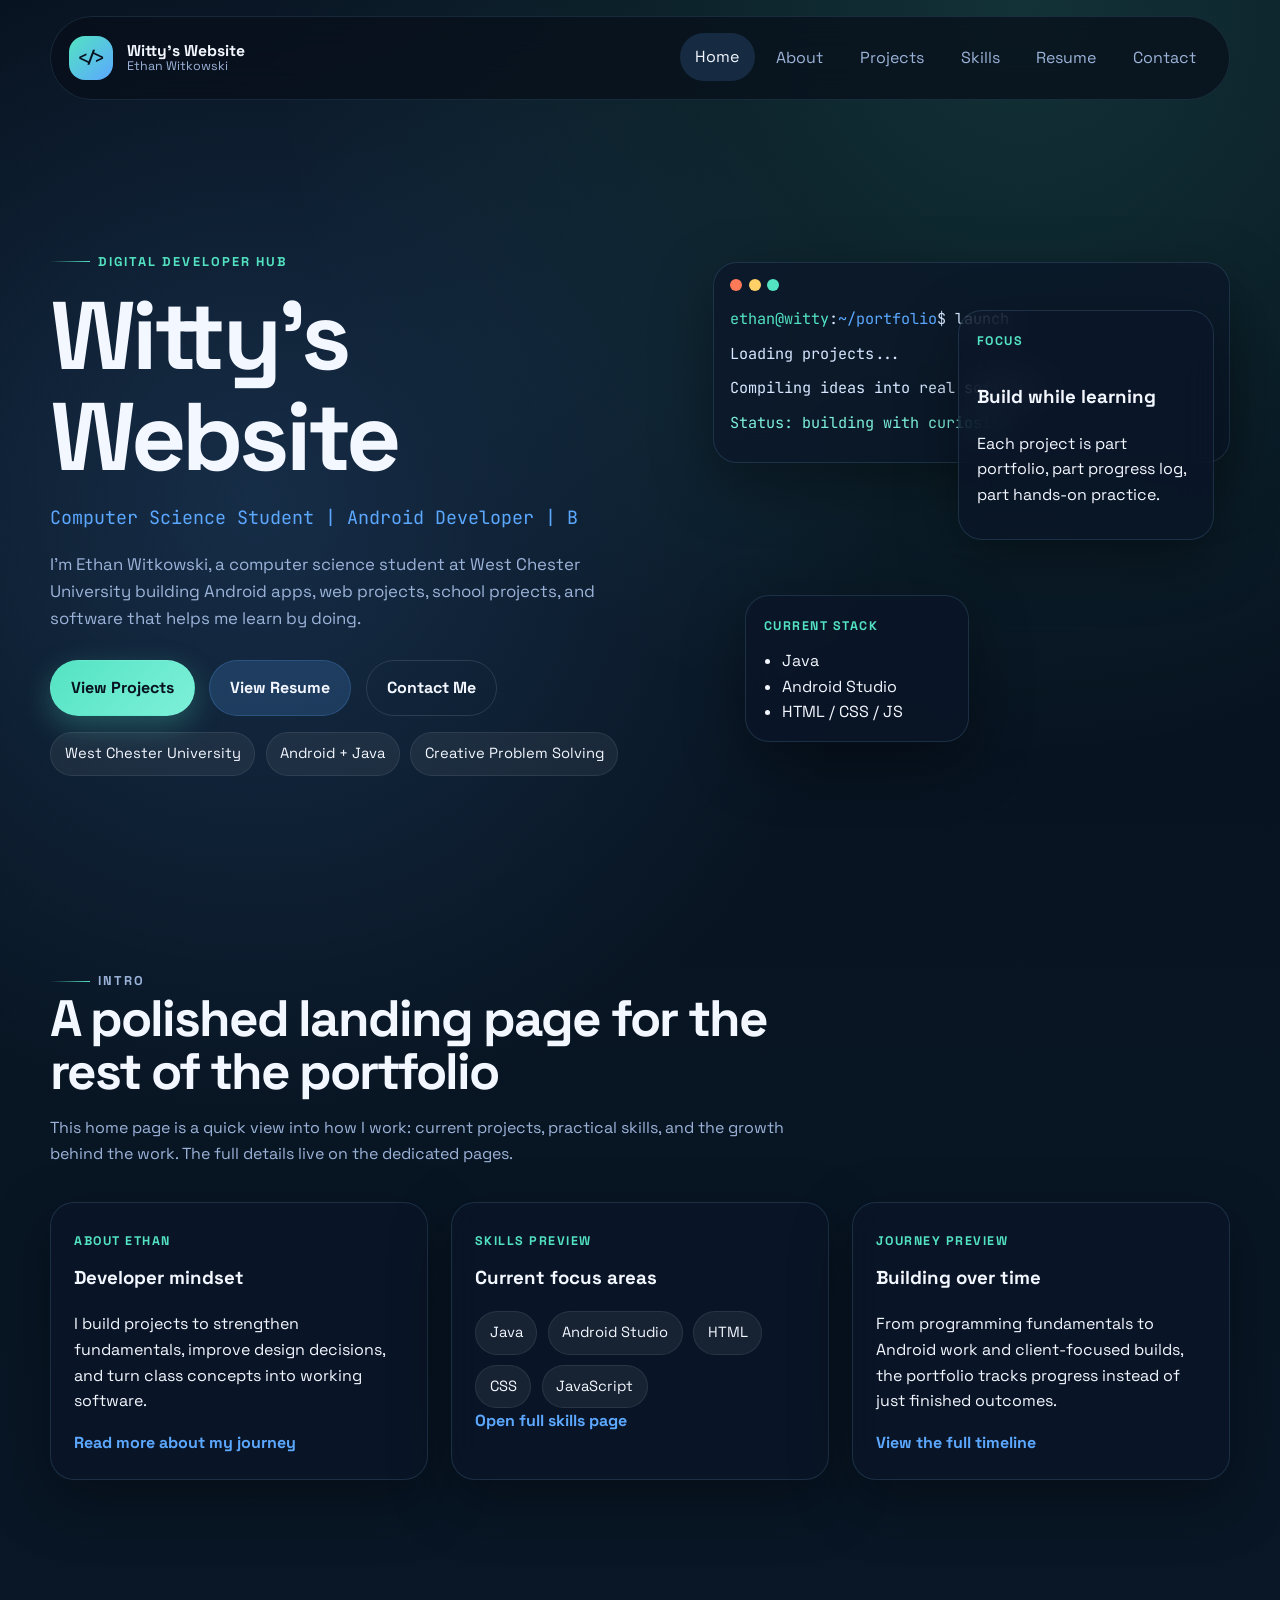
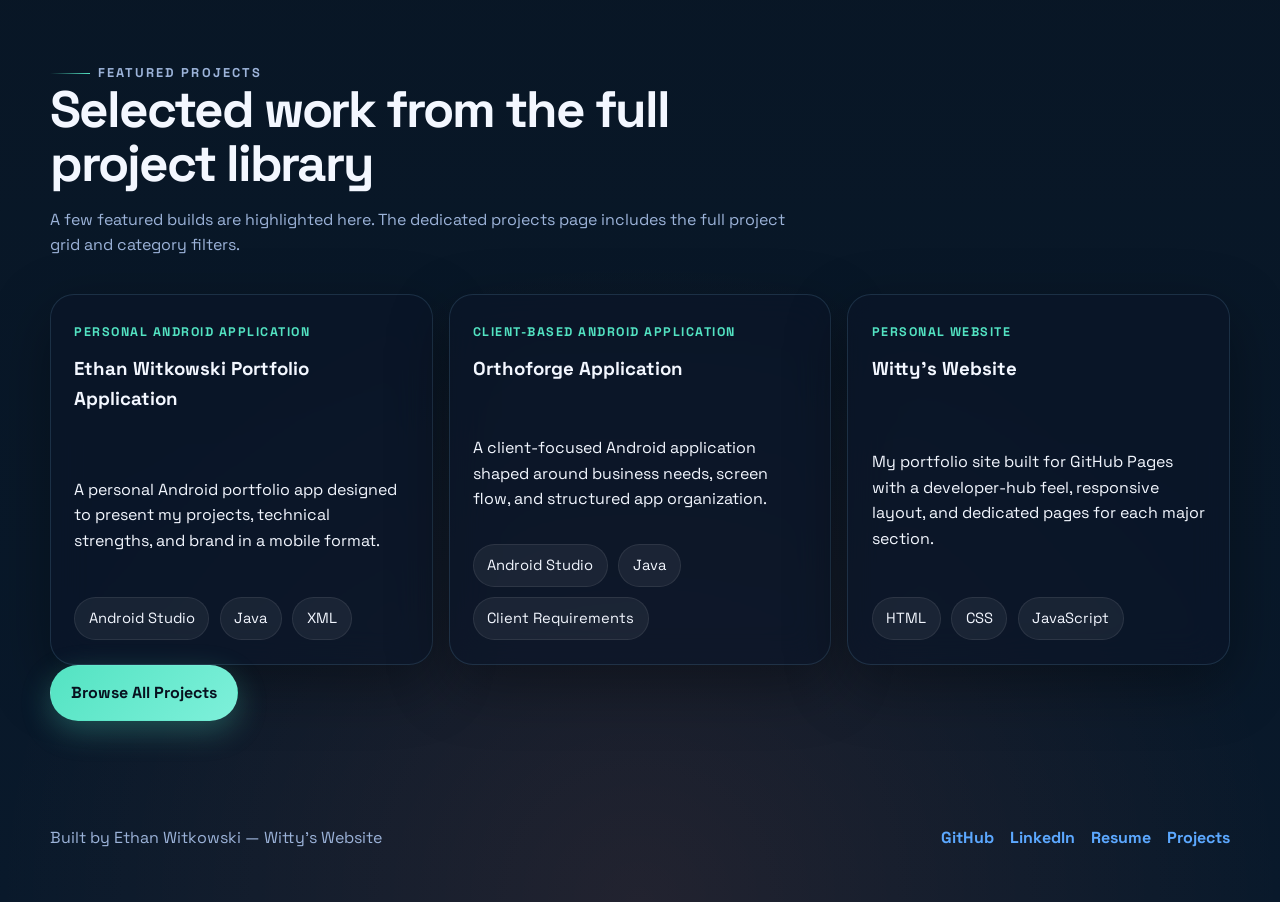
==== index.html @ d511d5e0 "1.0" ====
<!DOCTYPE html>
<html lang="en">
  <head>
    <meta charset="UTF-8" />
    <meta name="viewport" content="width=device-width, initial-scale=1.0" />
    <meta
      name="description"
      content="Witty's Website is Ethan Witkowski's personal developer portfolio featuring projects, skills, growth, and contact information."
    />
    <title>Witty's Website | Ethan Witkowski</title>
    <link rel="preconnect" href="https://fonts.googleapis.com" />
    <link rel="preconnect" href="https://fonts.gstatic.com" crossorigin />
    <link
      href="https://fonts.googleapis.com/css2?family=Space+Grotesk:wght@400;500;700&family=JetBrains+Mono:wght@400;600&display=swap"
      rel="stylesheet"
    />
    <link rel="stylesheet" href="styles.css" />
  </head>
  <body data-page="home">
    <div class="site-shell">
      <header class="topbar">
        <nav class="navbar">
          <a class="brand" href="index.html" aria-label="Witty's Website home">
            <span class="brand-mark">&lt;/&gt;</span>
            <span class="brand-text">
              <strong>Witty's Website</strong>
              <small>Ethan Witkowski</small>
            </span>
          </a>

          <button
            class="menu-toggle"
            type="button"
            aria-expanded="false"
            aria-controls="nav-links"
            aria-label="Open navigation"
          >
            <span></span>
            <span></span>
            <span></span>
          </button>

          <div class="nav-links" id="nav-links">
            <a href="index.html" data-page="home">Home</a>
            <a href="about.html" data-page="about">About</a>
            <a href="projects.html" data-page="projects">Projects</a>
            <a href="skills.html" data-page="skills">Skills</a>
            <a href="resume.html" data-page="resume">Resume</a>
            <a href="contact.html" data-page="contact">Contact</a>
          </div>
        </nav>
      </header>

      <main>
        <section class="hero section home-hero">
          <div class="hero-copy reveal">
            <p class="eyebrow">Digital Developer Hub</p>
            <h1>Witty's Website</h1>
            <p class="hero-subtitle">
              <span id="typing-text"></span>
            </p>
            <p class="hero-intro">
              I'm Ethan Witkowski, a computer science student at West Chester University
              building Android apps, web projects, school projects, and software that
              helps me learn by doing.
            </p>

            <div class="hero-actions">
              <a class="button button-primary" href="projects.html">View Projects</a>
              <a
                class="button button-secondary"
                href="assets/Ethan-Witkowski-Resume.pdf"
                target="_blank"
                rel="noreferrer"
              >
                View Resume
              </a>
              <a class="button button-ghost" href="contact.html">Contact Me</a>
            </div>

            <ul class="hero-badges" aria-label="Quick highlights">
              <li>West Chester University</li>
              <li>Android + Java</li>
              <li>Creative Problem Solving</li>
            </ul>
          </div>

          <div class="hero-visual reveal" aria-hidden="true">
            <div class="terminal-card glass-card">
              <div class="terminal-top">
                <span></span>
                <span></span>
                <span></span>
              </div>
              <div class="terminal-body">
                <p><span class="prompt">ethan@witty</span>:<span class="path">~/portfolio</span>$ launch</p>
                <p>Loading projects...</p>
                <p>Compiling ideas into real software...</p>
                <p class="success">Status: building with curiosity</p>
              </div>
            </div>

            <div class="floating-card code-card glass-card">
              <span class="card-label">Focus</span>
              <h3>Build while learning</h3>
              <p>Each project is part portfolio, part progress log, part hands-on practice.</p>
            </div>

            <div class="floating-card stat-card glass-card">
              <span class="card-label">Current Stack</span>
              <ul>
                <li>Java</li>
                <li>Android Studio</li>
                <li>HTML / CSS / JS</li>
              </ul>
            </div>
          </div>
        </section>

        <section class="section section-compact">
          <div class="section-heading reveal">
            <p class="eyebrow">Intro</p>
            <h2>A polished landing page for the rest of the portfolio</h2>
            <p>
              This home page is a quick view into how I work: current projects,
              practical skills, and the growth behind the work. The full details
              live on the dedicated pages.
            </p>
          </div>

          <div class="home-snapshot-grid">
            <article class="glass-card snapshot-card reveal">
              <span class="card-label">About Ethan</span>
              <h3>Developer mindset</h3>
              <p>
                I build projects to strengthen fundamentals, improve design decisions,
                and turn class concepts into working software.
              </p>
              <a class="inline-link" href="about.html">Read more about my journey</a>
            </article>

            <article class="glass-card snapshot-card reveal">
              <span class="card-label">Skills Preview</span>
              <h3>Current focus areas</h3>
              <div class="badge-group">
                <span>Java</span>
                <span>Android Studio</span>
                <span>HTML</span>
                <span>CSS</span>
                <span>JavaScript</span>
              </div>
              <a class="inline-link" href="skills.html">Open full skills page</a>
            </article>

            <article class="glass-card snapshot-card reveal">
              <span class="card-label">Journey Preview</span>
              <h3>Building over time</h3>
              <p>
                From programming fundamentals to Android work and client-focused builds,
                the portfolio tracks progress instead of just finished outcomes.
              </p>
              <a class="inline-link" href="about.html">View the full timeline</a>
            </article>
          </div>
        </section>

        <section class="section">
          <div class="section-heading reveal">
            <p class="eyebrow">Featured Projects</p>
            <h2>Selected work from the full project library</h2>
            <p>
              A few featured builds are highlighted here. The dedicated projects page
              includes the full project grid and category filters.
            </p>
          </div>

          <div class="project-grid preview-grid">
            <article class="project-card glass-card reveal">
              <div class="project-top">
                <span class="project-type">Personal Android Application</span>
                <h3>Ethan Witkowski Portfolio Application</h3>
              </div>
              <p>
                A personal Android portfolio app designed to present my projects,
                technical strengths, and brand in a mobile format.
              </p>
              <div class="tech-stack">
                <span>Android Studio</span>
                <span>Java</span>
                <span>XML</span>
              </div>
            </article>

            <article class="project-card glass-card reveal">
              <div class="project-top">
                <span class="project-type">Client-Based Android Application</span>
                <h3>Orthoforge Application</h3>
              </div>
              <p>
                A client-focused Android application shaped around business needs,
                screen flow, and structured app organization.
              </p>
              <div class="tech-stack">
                <span>Android Studio</span>
                <span>Java</span>
                <span>Client Requirements</span>
              </div>
            </article>

            <article class="project-card glass-card reveal">
              <div class="project-top">
                <span class="project-type">Personal Website</span>
                <h3>Witty's Website</h3>
              </div>
              <p>
                My portfolio site built for GitHub Pages with a developer-hub feel,
                responsive layout, and dedicated pages for each major section.
              </p>
              <div class="tech-stack">
                <span>HTML</span>
                <span>CSS</span>
                <span>JavaScript</span>
              </div>
            </article>
          </div>

          <div class="section-actions reveal">
            <a class="button button-primary" href="projects.html">Browse All Projects</a>
          </div>
        </section>
      </main>

      <footer class="footer">
        <p>Built by Ethan Witkowski — Witty's Website</p>
        <div class="footer-links">
          <a href="#">GitHub</a>
          <a href="#">LinkedIn</a>
          <a href="assets/Ethan-Witkowski-Resume.pdf" target="_blank" rel="noreferrer">Resume</a>
          <a href="projects.html">Projects</a>
        </div>
      </footer>
    </div>

    <script src="script.js"></script>
  </body>
</html>
---- styles.css ----
:root {
  --bg: #07111f;
  --bg-soft: #0d1b2f;
  --panel: rgba(11, 22, 40, 0.68);
  --panel-strong: rgba(16, 31, 56, 0.86);
  --border: rgba(143, 211, 255, 0.14);
  --text: #f3f7ff;
  --muted: #9cb3d9;
  --accent: #53e3c2;
  --accent-2: #5ca8ff;
  --accent-3: #ff7a59;
  --shadow: 0 20px 60px rgba(0, 0, 0, 0.35);
  --radius-lg: 24px;
  --radius-md: 18px;
  --radius-sm: 12px;
  --nav-height: 84px;
}

* {
  box-sizing: border-box;
}

html {
  scroll-behavior: smooth;
}

body {
  margin: 0;
  min-width: 320px;
  font-family: "Space Grotesk", sans-serif;
  color: var(--text);
  background:
    radial-gradient(circle at 20% 20%, rgba(92, 168, 255, 0.18), transparent 28%),
    radial-gradient(circle at 80% 0%, rgba(83, 227, 194, 0.16), transparent 28%),
    radial-gradient(circle at 50% 100%, rgba(255, 122, 89, 0.1), transparent 25%),
    linear-gradient(180deg, #06101c 0%, #081523 45%, #09192b 100%);
  line-height: 1.6;
}

body::before {
  content: "";
  position: fixed;
  inset: 0;
  pointer-events: none;
  background-image:
    linear-gradient(rgba(255, 255, 255, 0.03) 1px, transparent 1px),
    linear-gradient(90deg, rgba(255, 255, 255, 0.03) 1px, transparent 1px);
  background-size: 64px 64px;
  mask-image: linear-gradient(180deg, rgba(255, 255, 255, 0.48), transparent 90%);
  opacity: 0.22;
}

a {
  color: inherit;
  text-decoration: none;
}

button,
a {
  -webkit-tap-highlight-color: transparent;
}

img {
  max-width: 100%;
  display: block;
}

.site-shell {
  position: relative;
  overflow-x: hidden;
}

.section {
  width: min(1180px, calc(100% - 2rem));
  margin: 0 auto;
  padding: 5.5rem 0;
}

.section-compact {
  padding-top: 3rem;
}

.section-tight-top {
  padding-top: 1.25rem;
}

.glass-card {
  background: var(--panel);
  border: 1px solid var(--border);
  border-radius: var(--radius-lg);
  box-shadow: var(--shadow);
  backdrop-filter: blur(18px);
  -webkit-backdrop-filter: blur(18px);
}

.eyebrow {
  display: inline-flex;
  align-items: center;
  gap: 0.5rem;
  margin: 0 0 0.85rem;
  color: var(--accent);
  text-transform: uppercase;
  letter-spacing: 0.16em;
  font-size: 0.8rem;
  font-weight: 700;
}

.eyebrow::before {
  content: "";
  width: 2.5rem;
  height: 1px;
  background: linear-gradient(90deg, transparent, var(--accent));
}

.section-heading {
  max-width: 760px;
  margin-bottom: 2.25rem;
}

.section-heading h2,
.hero h1,
.page-header h1 {
  margin: 0 0 1rem;
  line-height: 1.05;
  letter-spacing: -0.04em;
}

.section-heading h2,
.page-header h1 {
  font-size: clamp(2rem, 5vw, 3.2rem);
}

.section-heading p,
.page-header p {
  margin: 0;
  color: var(--muted);
}

.topbar {
  position: sticky;
  top: 0;
  z-index: 100;
  padding: 1rem 0 0;
}

.navbar {
  width: min(1180px, calc(100% - 2rem));
  min-height: var(--nav-height);
  margin: 0 auto;
  padding: 0.9rem 1.1rem;
  display: flex;
  align-items: center;
  justify-content: space-between;
  gap: 1rem;
  background: rgba(7, 14, 26, 0.72);
  border: 1px solid rgba(143, 211, 255, 0.12);
  border-radius: 999px;
  backdrop-filter: blur(18px);
  -webkit-backdrop-filter: blur(18px);
}

.brand {
  display: inline-flex;
  align-items: center;
  gap: 0.85rem;
}

.brand-mark {
  width: 2.8rem;
  height: 2.8rem;
  display: grid;
  place-items: center;
  border-radius: 16px;
  color: var(--bg);
  background: linear-gradient(135deg, var(--accent), var(--accent-2));
  font-family: "JetBrains Mono", monospace;
  font-weight: 700;
}

.brand-text {
  display: flex;
  flex-direction: column;
  line-height: 1.05;
}

.brand-text strong {
  font-size: 0.98rem;
}

.brand-text small {
  color: var(--muted);
  font-size: 0.78rem;
}

.nav-links {
  display: flex;
  align-items: center;
  gap: 0.4rem;
}

.nav-links a {
  padding: 0.7rem 0.95rem;
  border-radius: 999px;
  color: var(--muted);
  transition: background-color 180ms ease, color 180ms ease, transform 180ms ease;
}

.nav-links a:hover,
.nav-links a.active {
  color: var(--text);
  background: rgba(92, 168, 255, 0.16);
  transform: translateY(-1px);
}

.menu-toggle {
  display: none;
  width: 3rem;
  height: 3rem;
  border: 0;
  border-radius: 999px;
  background: rgba(92, 168, 255, 0.12);
  cursor: pointer;
}

.menu-toggle span {
  display: block;
  width: 1.2rem;
  height: 2px;
  margin: 0.23rem auto;
  border-radius: 999px;
  background: var(--text);
  transition: transform 180ms ease, opacity 180ms ease;
}

.hero {
  min-height: calc(100vh - var(--nav-height));
  display: grid;
  grid-template-columns: 1.1fr 0.9fr;
  align-items: center;
  gap: 2rem;
  padding-top: 4.25rem;
}

.home-hero {
  padding-bottom: 3rem;
}

.hero h1 {
  font-size: clamp(3.2rem, 8vw, 6rem);
}

.hero-subtitle {
  min-height: 2rem;
  margin: 0 0 1rem;
  color: var(--accent-2);
  font-family: "JetBrains Mono", monospace;
  font-size: clamp(1rem, 2vw, 1.15rem);
}

.hero-intro {
  max-width: 38rem;
  margin: 0 0 1.75rem;
  color: var(--muted);
  font-size: 1.05rem;
}

.page-header {
  min-height: auto;
  padding-top: 4.5rem;
  padding-bottom: 2rem;
}

.page-header-copy {
  max-width: 820px;
  padding: 2rem 2.1rem;
  border: 1px solid rgba(92, 168, 255, 0.14);
  border-radius: var(--radius-lg);
  background:
    linear-gradient(135deg, rgba(92, 168, 255, 0.1), rgba(83, 227, 194, 0.06)),
    rgba(7, 14, 26, 0.46);
  box-shadow: var(--shadow);
}

.hero-actions,
.contact-actions,
.resume-actions,
.section-actions {
  display: flex;
  flex-wrap: wrap;
  gap: 0.9rem;
}

.button {
  display: inline-flex;
  align-items: center;
  justify-content: center;
  min-height: 3rem;
  padding: 0.9rem 1.25rem;
  border-radius: 999px;
  border: 1px solid transparent;
  font-weight: 700;
  transition: transform 180ms ease, box-shadow 180ms ease, background-color 180ms ease, border-color 180ms ease;
}

.button:hover {
  transform: translateY(-2px);
}

.button-primary {
  color: var(--bg);
  background: linear-gradient(135deg, var(--accent), #7ef0da);
  box-shadow: 0 10px 30px rgba(83, 227, 194, 0.28);
}

.button-secondary {
  background: rgba(92, 168, 255, 0.18);
  border-color: rgba(92, 168, 255, 0.2);
}

.button-ghost {
  background: transparent;
  border-color: rgba(255, 255, 255, 0.12);
}

.hero-badges,
.tech-stack,
.badge-group {
  display: flex;
  flex-wrap: wrap;
  gap: 0.65rem;
  padding: 0;
  list-style: none;
}

.hero-badges li,
.tech-stack span,
.badge-group span {
  padding: 0.55rem 0.85rem;
  border-radius: 999px;
  background: rgba(255, 255, 255, 0.06);
  border: 1px solid rgba(255, 255, 255, 0.08);
  color: var(--text);
  font-size: 0.92rem;
}

.hero-visual {
  position: relative;
  min-height: 32rem;
}

.terminal-card {
  position: relative;
  padding: 1rem;
  width: min(100%, 33rem);
}

.terminal-top {
  display: flex;
  gap: 0.4rem;
  margin-bottom: 1rem;
}

.terminal-top span {
  width: 0.75rem;
  height: 0.75rem;
  border-radius: 50%;
  background: rgba(255, 255, 255, 0.22);
}

.terminal-top span:nth-child(1) {
  background: #ff7a59;
}

.terminal-top span:nth-child(2) {
  background: #ffd166;
}

.terminal-top span:nth-child(3) {
  background: #53e3c2;
}

.terminal-body {
  font-family: "JetBrains Mono", monospace;
  color: #d7e7ff;
  font-size: 0.95rem;
}

.terminal-body p {
  margin: 0 0 0.65rem;
}

.prompt {
  color: var(--accent);
}

.path {
  color: var(--accent-2);
}

.success {
  color: #7ef0da;
}

.floating-card {
  position: absolute;
  padding: 1rem 1.1rem;
  animation: floatCard 7s ease-in-out infinite;
}

.code-card {
  top: 3rem;
  right: 1rem;
  width: min(16rem, 44vw);
  animation-delay: -1.4s;
}

.stat-card {
  left: 2rem;
  bottom: 2rem;
  width: min(14rem, 42vw);
  animation-delay: -3s;
}

.card-label,
.project-type {
  display: inline-block;
  margin-bottom: 0.7rem;
  color: var(--accent);
  font-size: 0.78rem;
  text-transform: uppercase;
  letter-spacing: 0.12em;
  font-weight: 700;
}

.inline-link,
.project-links a,
.resume-backup-link a,
.footer-links a {
  color: var(--accent-2);
  font-weight: 700;
}

.inline-link:hover,
.project-links a:hover,
.resume-backup-link a:hover,
.footer-links a:hover,
.contact-list a:hover {
  color: var(--accent);
}

.stat-card ul,
.project-points,
.contact-list {
  margin: 0;
  padding-left: 1.1rem;
}

.about-grid,
.resume-grid,
.contact-grid,
.home-snapshot-grid {
  display: grid;
  gap: 1.4rem;
}

.about-grid {
  grid-template-columns: 1.05fr 0.95fr;
  align-items: start;
}

.home-snapshot-grid {
  grid-template-columns: repeat(3, minmax(0, 1fr));
}

.about-story,
.resume-card,
.contact-card,
.skill-category,
.project-card,
.timeline-content,
.trait-card,
.snapshot-card,
.resume-cta {
  padding: 1.45rem;
}

.about-story p:last-child,
.resume-card p:last-child,
.contact-card p:last-child,
.snapshot-card p:last-child {
  margin-bottom: 0;
}

.trait-grid {
  display: grid;
  grid-template-columns: repeat(2, minmax(0, 1fr));
  gap: 1rem;
}

.traits-wide .trait-card:last-child {
  grid-column: 1 / -1;
}

.skills-grid {
  display: grid;
  grid-template-columns: repeat(5, minmax(0, 1fr));
  gap: 1rem;
}

.skills-grid-full {
  grid-template-columns: repeat(2, minmax(0, 1fr));
}

.skill-category h3,
.resume-card h3,
.contact-card h3,
.about-story h3,
.trait-card h3,
.project-card h3,
.timeline-content h3,
.snapshot-card h3,
.resume-cta h3 {
  margin-top: 0;
}

.project-card h4 {
  margin: 0 0 0.65rem;
  color: var(--muted);
  font-size: 0.92rem;
  letter-spacing: 0.03em;
}

.project-controls {
  display: flex;
  flex-wrap: wrap;
  gap: 0.75rem;
  margin-bottom: 1.5rem;
}

.filter-button {
  padding: 0.8rem 1rem;
  border-radius: 999px;
  border: 1px solid rgba(255, 255, 255, 0.08);
  background: rgba(255, 255, 255, 0.04);
  color: var(--muted);
  font: inherit;
  cursor: pointer;
  transition: transform 180ms ease, background-color 180ms ease, color 180ms ease;
}

.filter-button:hover,
.filter-button.active {
  color: var(--text);
  background: rgba(83, 227, 194, 0.18);
  transform: translateY(-1px);
}

.project-grid {
  display: grid;
  grid-template-columns: repeat(3, minmax(0, 1fr));
  gap: 1rem;
}

.preview-grid .project-card {
  min-height: 100%;
}

.project-card {
  display: flex;
  flex-direction: column;
  justify-content: space-between;
  gap: 1rem;
  transition: transform 220ms ease, border-color 220ms ease, box-shadow 220ms ease, opacity 220ms ease;
}

.project-card:hover {
  transform: translateY(-6px);
  border-color: rgba(83, 227, 194, 0.3);
  box-shadow: 0 26px 70px rgba(0, 0, 0, 0.4);
}

.project-card.is-hidden {
  display: none;
}

.project-links {
  display: flex;
  flex-wrap: wrap;
  gap: 0.8rem;
}

.timeline {
  position: relative;
  display: grid;
  gap: 1rem;
}

.timeline::before {
  content: "";
  position: absolute;
  left: 1rem;
  top: 0;
  bottom: 0;
  width: 2px;
  background: linear-gradient(180deg, rgba(83, 227, 194, 0.7), rgba(92, 168, 255, 0.16));
}

.timeline-item {
  position: relative;
  padding-left: 3rem;
}

.timeline-dot {
  position: absolute;
  top: 1.2rem;
  left: 0.55rem;
  width: 0.95rem;
  height: 0.95rem;
  border-radius: 50%;
  background: linear-gradient(135deg, var(--accent), var(--accent-2));
  box-shadow: 0 0 0 8px rgba(83, 227, 194, 0.08);
}

.resume-grid {
  grid-template-columns: repeat(2, minmax(0, 1fr));
}

.resume-cta {
  margin-top: 1.4rem;
}

.resume-backup-link {
  margin-bottom: 0;
  color: var(--muted);
}

.contact-grid {
  grid-template-columns: repeat(2, minmax(0, 1fr));
}

.contact-grid-polished {
  align-items: stretch;
}

.contact-list {
  display: grid;
  gap: 1rem;
  list-style: none;
  padding-left: 0;
}

.contact-list li {
  display: grid;
  gap: 0.25rem;
}

.contact-list span {
  color: var(--muted);
  font-size: 0.9rem;
}

.contact-list a {
  color: var(--text);
  font-weight: 700;
}

.footer {
  width: min(1180px, calc(100% - 2rem));
  margin: 0 auto;
  padding: 0 0 2.2rem;
  display: flex;
  align-items: center;
  justify-content: space-between;
  gap: 1rem;
  color: var(--muted);
}

.footer-links {
  display: flex;
  flex-wrap: wrap;
  gap: 1rem;
}

.reveal {
  opacity: 0;
  transform: translateY(28px);
  transition: opacity 650ms ease, transform 650ms ease;
}

.reveal.is-visible {
  opacity: 1;
  transform: translateY(0);
}

@keyframes floatCard {
  0%,
  100% {
    transform: translateY(0);
  }
  50% {
    transform: translateY(-10px);
  }
}

@media (max-width: 1100px) {
  .hero,
  .about-grid,
  .contact-grid,
  .home-snapshot-grid {
    grid-template-columns: 1fr;
  }

  .skills-grid,
  .skills-grid-full,
  .project-grid {
    grid-template-columns: repeat(2, minmax(0, 1fr));
  }
}

@media (max-width: 820px) {
  :root {
    --nav-height: 76px;
  }

  .topbar {
    padding-top: 0.75rem;
  }

  .navbar {
    border-radius: 28px;
    align-items: flex-start;
    flex-wrap: wrap;
  }

  .menu-toggle {
    display: inline-block;
  }

  .menu-toggle.is-open span:nth-child(1) {
    transform: translateY(6px) rotate(45deg);
  }

  .menu-toggle.is-open span:nth-child(2) {
    opacity: 0;
  }

  .menu-toggle.is-open span:nth-child(3) {
    transform: translateY(-6px) rotate(-45deg);
  }

  .nav-links {
    display: none;
    width: 100%;
    padding-top: 0.5rem;
    flex-direction: column;
    align-items: stretch;
  }

  .nav-links.open {
    display: flex;
  }

  .hero {
    min-height: auto;
    padding-top: 3rem;
  }

  .hero-visual {
    min-height: 28rem;
  }

  .resume-grid,
  .trait-grid,
  .project-grid,
  .skills-grid,
  .skills-grid-full {
    grid-template-columns: 1fr;
  }
}

@media (max-width: 600px) {
  .section {
    width: min(100% - 1.1rem, 100%);
    padding: 4.25rem 0;
  }

  .navbar,
  .footer {
    width: min(100% - 1.1rem, 100%);
  }

  .hero h1 {
    font-size: clamp(2.8rem, 17vw, 4rem);
  }

  .hero-visual {
    min-height: 24rem;
  }

  .page-header-copy {
    padding: 1.5rem;
  }

  .code-card {
    right: 0;
  }

  .stat-card {
    left: 0;
  }

  .footer {
    flex-direction: column;
    align-items: flex-start;
  }
}

@media (prefers-reduced-motion: reduce) {
  html {
    scroll-behavior: auto;
  }

  *,
  *::before,
  *::after {
    animation: none !important;
    transition-duration: 0ms !important;
  }

  .reveal {
    opacity: 1;
    transform: none;
  }
}
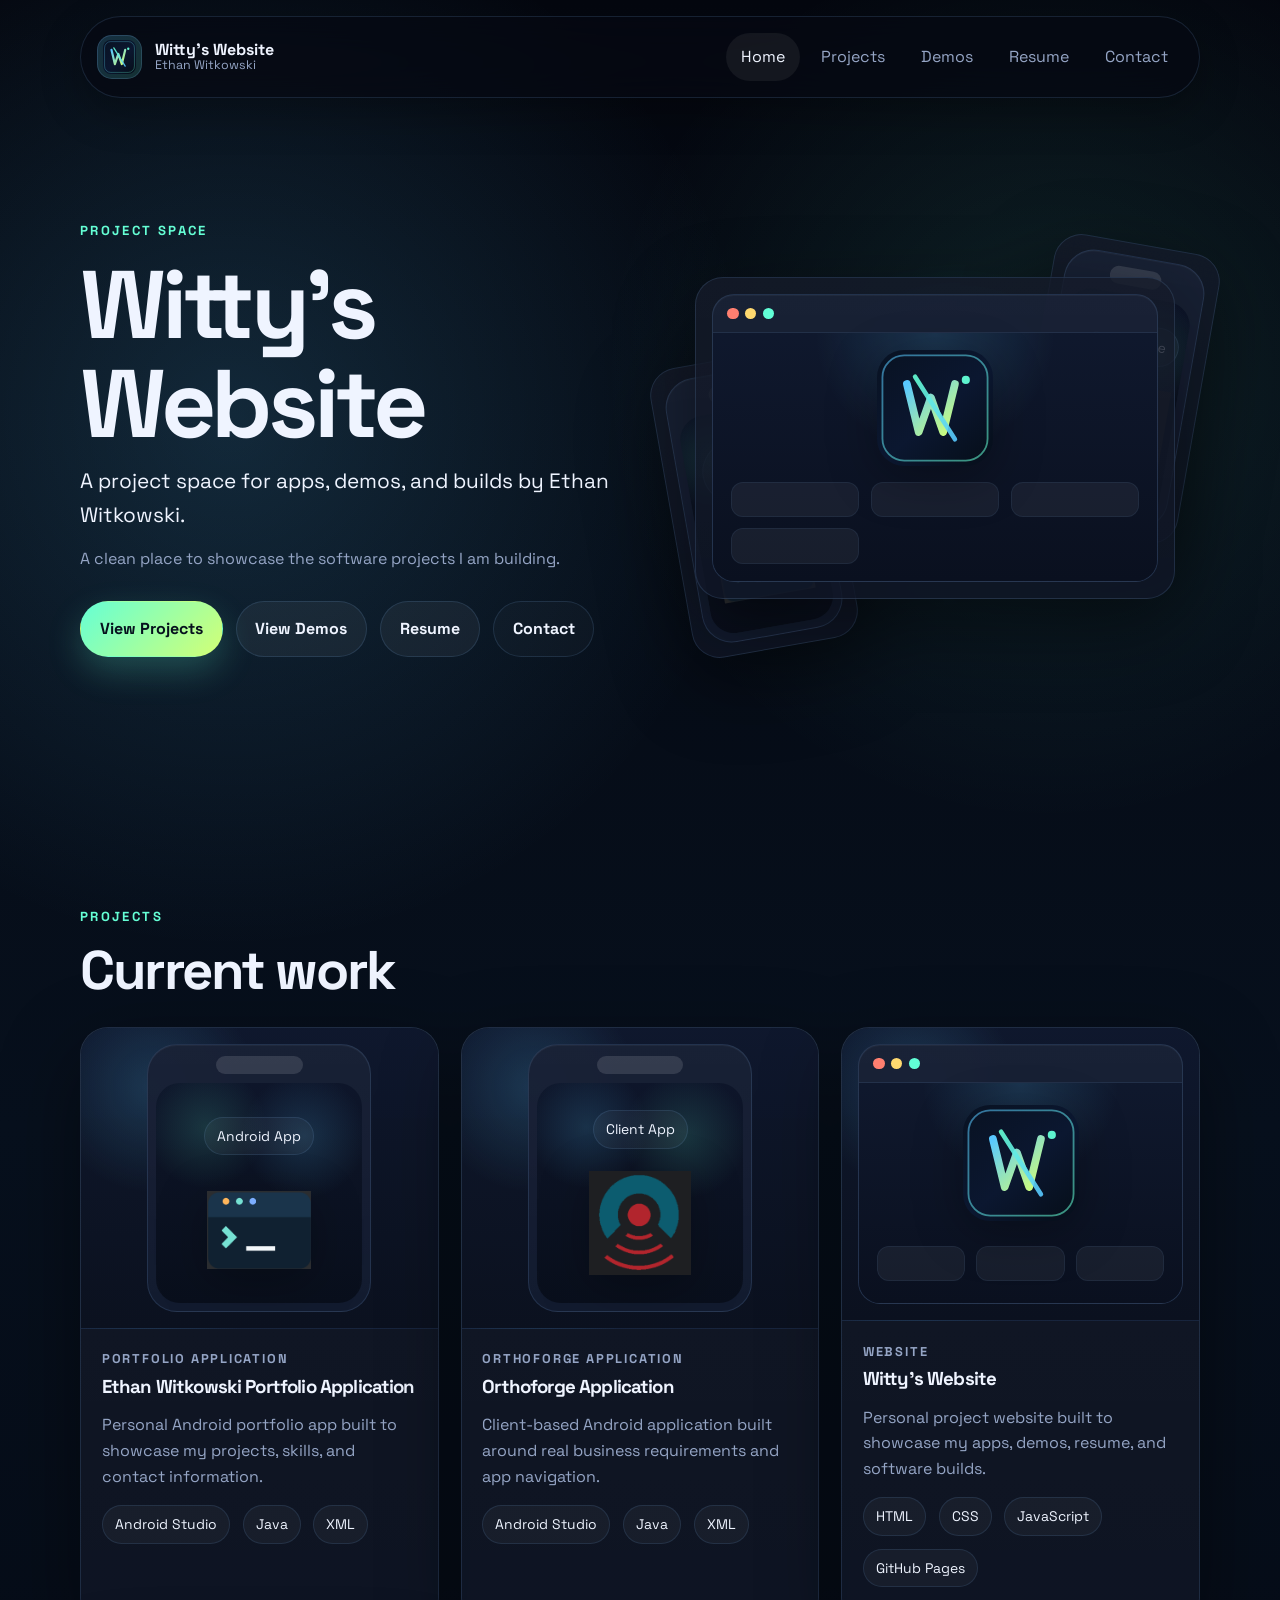
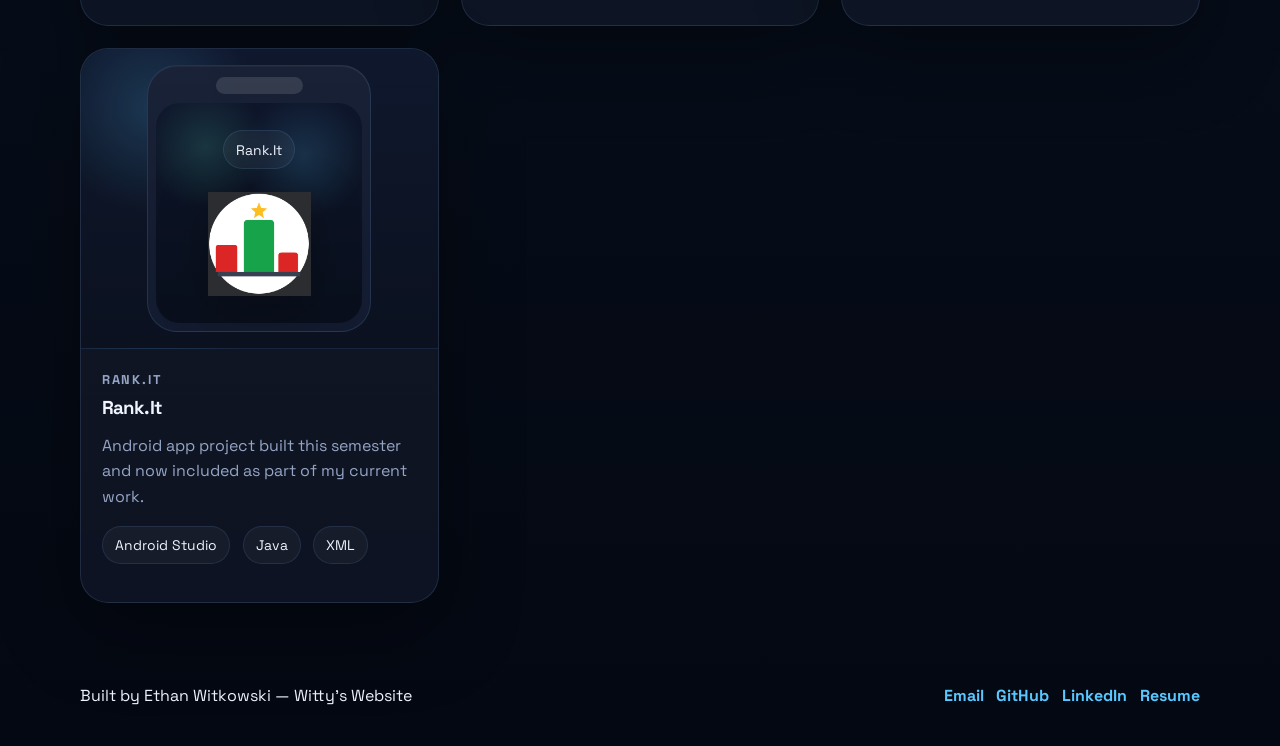
==== commit 853094fd: "1.1" ====
--- a/index.html
+++ b/index.html
@@ -5,7 +5,7 @@
     <meta name="viewport" content="width=device-width, initial-scale=1.0" />
     <meta
       name="description"
-      content="Witty's Website is Ethan Witkowski's personal developer portfolio featuring projects, skills, growth, and contact information."
+      content="Witty's Website is Ethan Witkowski's clean project space for apps, demos, and builds."
     />
     <title>Witty's Website | Ethan Witkowski</title>
     <link rel="preconnect" href="https://fonts.googleapis.com" />
@@ -21,7 +21,9 @@
       <header class="topbar">
         <nav class="navbar">
           <a class="brand" href="index.html" aria-label="Witty's Website home">
-            <span class="brand-mark">&lt;/&gt;</span>
+            <span class="brand-mark">
+              <img class="brand-logo" src="assets/wittys-website-logo.svg" alt="Witty's Website logo" />
+            </span>
             <span class="brand-text">
               <strong>Witty's Website</strong>
               <small>Ethan Witkowski</small>
@@ -42,9 +44,8 @@
 
           <div class="nav-links" id="nav-links">
             <a href="index.html" data-page="home">Home</a>
-            <a href="about.html" data-page="about">About</a>
             <a href="projects.html" data-page="projects">Projects</a>
-            <a href="skills.html" data-page="skills">Skills</a>
+            <a href="demo.html" data-page="demo">Demos</a>
             <a href="resume.html" data-page="resume">Resume</a>
             <a href="contact.html" data-page="contact">Contact</a>
           </div>
@@ -52,180 +53,172 @@
       </header>
 
       <main>
-        <section class="hero section home-hero">
+        <section class="section hero hero-minimal">
           <div class="hero-copy reveal">
-            <p class="eyebrow">Digital Developer Hub</p>
+            <p class="eyebrow">Project Space</p>
             <h1>Witty's Website</h1>
-            <p class="hero-subtitle">
-              <span id="typing-text"></span>
-            </p>
-            <p class="hero-intro">
-              I'm Ethan Witkowski, a computer science student at West Chester University
-              building Android apps, web projects, school projects, and software that
-              helps me learn by doing.
-            </p>
+            <p class="hero-subtitle">A project space for apps, demos, and builds by Ethan Witkowski.</p>
+            <p class="hero-intro">A clean place to showcase the software projects I am building.</p>
 
             <div class="hero-actions">
               <a class="button button-primary" href="projects.html">View Projects</a>
+              <a class="button button-secondary" href="demo.html">View Demos</a>
               <a
                 class="button button-secondary"
                 href="assets/Ethan-Witkowski-Resume.pdf"
                 target="_blank"
                 rel="noreferrer"
               >
-                View Resume
+                Resume
               </a>
-              <a class="button button-ghost" href="contact.html">Contact Me</a>
-            </div>
-
-            <ul class="hero-badges" aria-label="Quick highlights">
-              <li>West Chester University</li>
-              <li>Android + Java</li>
-              <li>Creative Problem Solving</li>
-            </ul>
-          </div>
-
-          <div class="hero-visual reveal" aria-hidden="true">
-            <div class="terminal-card glass-card">
-              <div class="terminal-top">
-                <span></span>
-                <span></span>
-                <span></span>
-              </div>
-              <div class="terminal-body">
-                <p><span class="prompt">ethan@witty</span>:<span class="path">~/portfolio</span>$ launch</p>
-                <p>Loading projects...</p>
-                <p>Compiling ideas into real software...</p>
-                <p class="success">Status: building with curiosity</p>
-              </div>
-            </div>
-
-            <div class="floating-card code-card glass-card">
-              <span class="card-label">Focus</span>
-              <h3>Build while learning</h3>
-              <p>Each project is part portfolio, part progress log, part hands-on practice.</p>
-            </div>
-
-            <div class="floating-card stat-card glass-card">
-              <span class="card-label">Current Stack</span>
-              <ul>
-                <li>Java</li>
-                <li>Android Studio</li>
-                <li>HTML / CSS / JS</li>
-              </ul>
-            </div>
-          </div>
-        </section>
-
-        <section class="section section-compact">
-          <div class="section-heading reveal">
-            <p class="eyebrow">Intro</p>
-            <h2>A polished landing page for the rest of the portfolio</h2>
-            <p>
-              This home page is a quick view into how I work: current projects,
-              practical skills, and the growth behind the work. The full details
-              live on the dedicated pages.
-            </p>
-          </div>
-
-          <div class="home-snapshot-grid">
-            <article class="glass-card snapshot-card reveal">
-              <span class="card-label">About Ethan</span>
-              <h3>Developer mindset</h3>
-              <p>
-                I build projects to strengthen fundamentals, improve design decisions,
-                and turn class concepts into working software.
-              </p>
-              <a class="inline-link" href="about.html">Read more about my journey</a>
-            </article>
-
-            <article class="glass-card snapshot-card reveal">
-              <span class="card-label">Skills Preview</span>
-              <h3>Current focus areas</h3>
-              <div class="badge-group">
-                <span>Java</span>
-                <span>Android Studio</span>
-                <span>HTML</span>
-                <span>CSS</span>
-                <span>JavaScript</span>
-              </div>
-              <a class="inline-link" href="skills.html">Open full skills page</a>
-            </article>
-
-            <article class="glass-card snapshot-card reveal">
-              <span class="card-label">Journey Preview</span>
-              <h3>Building over time</h3>
-              <p>
-                From programming fundamentals to Android work and client-focused builds,
-                the portfolio tracks progress instead of just finished outcomes.
-              </p>
-              <a class="inline-link" href="about.html">View the full timeline</a>
-            </article>
+              <a class="button button-ghost" href="contact.html">Contact</a>
+            </div>
+          </div>
+
+          <div class="hero-display reveal">
+            <div class="hero-spotlight"></div>
+            <div class="hero-core-card">
+              <div class="mockup-browser">
+                <div class="browser-bar">
+                  <span></span>
+                  <span></span>
+                  <span></span>
+                </div>
+                <div class="browser-canvas">
+                  <img class="project-logo project-logo-large" src="assets/wittys-website-logo.svg" alt="Witty's Website logo" />
+                  <div class="preview-grid">
+                    <span></span>
+                    <span></span>
+                    <span></span>
+                    <span></span>
+                  </div>
+                </div>
+              </div>
+            </div>
+            <div class="hero-side-card card-left">
+              <div class="mockup-phone">
+                <div class="phone-notch"></div>
+                <div class="phone-screen">
+                  <div class="screen-chip">Portfolio App</div>
+                  <img class="project-logo" src="assets/portfolio%20%20logo.png" alt="Portfolio Application logo" />
+                </div>
+              </div>
+            </div>
+            <div class="hero-side-card card-right">
+              <div class="mockup-phone phone-accent-alt">
+                <div class="phone-notch"></div>
+                <div class="phone-screen">
+                  <div class="screen-chip">Orthoforge</div>
+                  <img class="project-logo" src="assets/orthoforge%20logo.png" alt="Orthoforge logo" />
+                </div>
+              </div>
+            </div>
           </div>
         </section>
 
         <section class="section">
           <div class="section-heading reveal">
-            <p class="eyebrow">Featured Projects</p>
-            <h2>Selected work from the full project library</h2>
-            <p>
-              A few featured builds are highlighted here. The dedicated projects page
-              includes the full project grid and category filters.
-            </p>
-          </div>
-
-          <div class="project-grid preview-grid">
-            <article class="project-card glass-card reveal">
-              <div class="project-top">
-                <span class="project-type">Personal Android Application</span>
+            <p class="eyebrow">Projects</p>
+            <h2>Current work</h2>
+          </div>
+
+          <div class="project-grid">
+            <article class="project-card reveal">
+              <div class="card-media">
+                <div class="mockup-phone media-shell">
+                  <div class="phone-notch"></div>
+                  <div class="phone-screen">
+                    <div class="screen-chip">Android App</div>
+                    <img class="project-logo" src="assets/portfolio%20%20logo.png" alt="Portfolio Application logo" />
+                  </div>
+                </div>
+              </div>
+              <div class="card-body">
+                <p class="card-type">Portfolio Application</p>
                 <h3>Ethan Witkowski Portfolio Application</h3>
-              </div>
-              <p>
-                A personal Android portfolio app designed to present my projects,
-                technical strengths, and brand in a mobile format.
-              </p>
-              <div class="tech-stack">
-                <span>Android Studio</span>
-                <span>Java</span>
-                <span>XML</span>
-              </div>
-            </article>
-
-            <article class="project-card glass-card reveal">
-              <div class="project-top">
-                <span class="project-type">Client-Based Android Application</span>
+                <p>Personal Android portfolio app built to showcase my projects, skills, and contact information.</p>
+                <div class="tag-row">
+                  <span>Android Studio</span>
+                  <span>Java</span>
+                  <span>XML</span>
+                </div>
+              </div>
+            </article>
+
+            <article class="project-card reveal">
+              <div class="card-media">
+                <div class="mockup-phone media-shell phone-accent-alt">
+                  <div class="phone-notch"></div>
+                  <div class="phone-screen">
+                    <div class="screen-chip">Client App</div>
+                    <img class="project-logo" src="assets/orthoforge%20logo.png" alt="Orthoforge logo" />
+                  </div>
+                </div>
+              </div>
+              <div class="card-body">
+                <p class="card-type">Orthoforge Application</p>
                 <h3>Orthoforge Application</h3>
-              </div>
-              <p>
-                A client-focused Android application shaped around business needs,
-                screen flow, and structured app organization.
-              </p>
-              <div class="tech-stack">
-                <span>Android Studio</span>
-                <span>Java</span>
-                <span>Client Requirements</span>
-              </div>
-            </article>
-
-            <article class="project-card glass-card reveal">
-              <div class="project-top">
-                <span class="project-type">Personal Website</span>
+                <p>Client-based Android application built around real business requirements and app navigation.</p>
+                <div class="tag-row">
+                  <span>Android Studio</span>
+                  <span>Java</span>
+                  <span>XML</span>
+                </div>
+              </div>
+            </article>
+
+            <article class="project-card reveal">
+              <div class="card-media">
+                <div class="mockup-browser media-shell">
+                  <div class="browser-bar">
+                    <span></span>
+                    <span></span>
+                    <span></span>
+                  </div>
+                  <div class="browser-canvas">
+                    <img class="project-logo project-logo-large" src="assets/wittys-website-logo.svg" alt="Witty's Website logo" />
+                    <div class="preview-grid">
+                      <span></span>
+                      <span></span>
+                      <span></span>
+                    </div>
+                  </div>
+                </div>
+              </div>
+              <div class="card-body">
+                <p class="card-type">Website</p>
                 <h3>Witty's Website</h3>
-              </div>
-              <p>
-                My portfolio site built for GitHub Pages with a developer-hub feel,
-                responsive layout, and dedicated pages for each major section.
-              </p>
-              <div class="tech-stack">
-                <span>HTML</span>
-                <span>CSS</span>
-                <span>JavaScript</span>
-              </div>
-            </article>
-          </div>
-
-          <div class="section-actions reveal">
-            <a class="button button-primary" href="projects.html">Browse All Projects</a>
+                <p>Personal project website built to showcase my apps, demos, resume, and software builds.</p>
+                <div class="tag-row">
+                  <span>HTML</span>
+                  <span>CSS</span>
+                  <span>JavaScript</span>
+                  <span>GitHub Pages</span>
+                </div>
+              </div>
+            </article>
+
+            <article class="project-card reveal">
+              <div class="card-media">
+                <div class="mockup-phone media-shell">
+                  <div class="phone-notch"></div>
+                  <div class="phone-screen">
+                    <div class="screen-chip">Rank.It</div>
+                    <img class="project-logo" src="assets/rankit%20logo.png" alt="Rank.It logo" />
+                  </div>
+                </div>
+              </div>
+              <div class="card-body">
+                <p class="card-type">Rank.It</p>
+                <h3>Rank.It</h3>
+                <p>Android app project built this semester and now included as part of my current work.</p>
+                <div class="tag-row">
+                  <span>Android Studio</span>
+                  <span>Java</span>
+                  <span>XML</span>
+                </div>
+              </div>
+            </article>
           </div>
         </section>
       </main>
@@ -233,10 +226,10 @@
       <footer class="footer">
         <p>Built by Ethan Witkowski — Witty's Website</p>
         <div class="footer-links">
-          <a href="#">GitHub</a>
-          <a href="#">LinkedIn</a>
+          <a href="mailto:ew994895@wcupa.edu">Email</a>
+          <a href="#" target="_blank" rel="noreferrer">GitHub</a>
+          <a href="#" target="_blank" rel="noreferrer">LinkedIn</a>
           <a href="assets/Ethan-Witkowski-Resume.pdf" target="_blank" rel="noreferrer">Resume</a>
-          <a href="projects.html">Projects</a>
         </div>
       </footer>
     </div>
--- a/styles.css
+++ b/styles.css
@@ -1,19 +1,17 @@
 :root {
-  --bg: #07111f;
-  --bg-soft: #0d1b2f;
-  --panel: rgba(11, 22, 40, 0.68);
-  --panel-strong: rgba(16, 31, 56, 0.86);
-  --border: rgba(143, 211, 255, 0.14);
-  --text: #f3f7ff;
-  --muted: #9cb3d9;
-  --accent: #53e3c2;
-  --accent-2: #5ca8ff;
-  --accent-3: #ff7a59;
-  --shadow: 0 20px 60px rgba(0, 0, 0, 0.35);
-  --radius-lg: 24px;
+  --bg: #050814;
+  --bg-soft: #0b1224;
+  --panel: rgba(12, 18, 34, 0.82);
+  --panel-strong: rgba(15, 24, 45, 0.94);
+  --line: rgba(132, 188, 255, 0.14);
+  --text: #eff4ff;
+  --muted: #95a5c5;
+  --accent: #58c8ff;
+  --accent-2: #65ffd5;
+  --shadow: 0 26px 80px rgba(0, 0, 0, 0.42);
+  --radius-lg: 28px;
   --radius-md: 18px;
-  --radius-sm: 12px;
-  --nav-height: 84px;
+  --nav-height: 82px;
 }
 
 * {
@@ -29,12 +27,11 @@
   min-width: 320px;
   font-family: "Space Grotesk", sans-serif;
   color: var(--text);
-  background:
-    radial-gradient(circle at 20% 20%, rgba(92, 168, 255, 0.18), transparent 28%),
-    radial-gradient(circle at 80% 0%, rgba(83, 227, 194, 0.16), transparent 28%),
-    radial-gradient(circle at 50% 100%, rgba(255, 122, 89, 0.1), transparent 25%),
-    linear-gradient(180deg, #06101c 0%, #081523 45%, #09192b 100%);
   line-height: 1.6;
+  background:
+    radial-gradient(circle at 18% 18%, rgba(88, 200, 255, 0.16), transparent 24%),
+    radial-gradient(circle at 82% 16%, rgba(101, 255, 213, 0.1), transparent 20%),
+    linear-gradient(180deg, #04070f 0%, #07101d 48%, #040812 100%);
 }
 
 body::before {
@@ -42,12 +39,12 @@
   position: fixed;
   inset: 0;
   pointer-events: none;
-  background-image:
-    linear-gradient(rgba(255, 255, 255, 0.03) 1px, transparent 1px),
-    linear-gradient(90deg, rgba(255, 255, 255, 0.03) 1px, transparent 1px);
-  background-size: 64px 64px;
-  mask-image: linear-gradient(180deg, rgba(255, 255, 255, 0.48), transparent 90%);
-  opacity: 0.22;
+  background:
+    linear-gradient(rgba(255, 255, 255, 0.022) 1px, transparent 1px),
+    linear-gradient(90deg, rgba(255, 255, 255, 0.022) 1px, transparent 1px);
+  background-size: 72px 72px;
+  opacity: 0.18;
+  mask-image: linear-gradient(180deg, rgba(255, 255, 255, 0.7), transparent 100%);
 }
 
 a {
@@ -60,103 +57,42 @@
   -webkit-tap-highlight-color: transparent;
 }
 
-img {
-  max-width: 100%;
-  display: block;
-}
-
 .site-shell {
   position: relative;
   overflow-x: hidden;
 }
 
 .section {
-  width: min(1180px, calc(100% - 2rem));
+  width: min(1120px, calc(100% - 2rem));
   margin: 0 auto;
-  padding: 5.5rem 0;
-}
-
-.section-compact {
-  padding-top: 3rem;
+  padding: 5rem 0;
 }
 
 .section-tight-top {
   padding-top: 1.25rem;
-}
-
-.glass-card {
-  background: var(--panel);
-  border: 1px solid var(--border);
-  border-radius: var(--radius-lg);
-  box-shadow: var(--shadow);
-  backdrop-filter: blur(18px);
-  -webkit-backdrop-filter: blur(18px);
-}
-
-.eyebrow {
-  display: inline-flex;
-  align-items: center;
-  gap: 0.5rem;
-  margin: 0 0 0.85rem;
-  color: var(--accent);
-  text-transform: uppercase;
-  letter-spacing: 0.16em;
-  font-size: 0.8rem;
-  font-weight: 700;
-}
-
-.eyebrow::before {
-  content: "";
-  width: 2.5rem;
-  height: 1px;
-  background: linear-gradient(90deg, transparent, var(--accent));
-}
-
-.section-heading {
-  max-width: 760px;
-  margin-bottom: 2.25rem;
-}
-
-.section-heading h2,
-.hero h1,
-.page-header h1 {
-  margin: 0 0 1rem;
-  line-height: 1.05;
-  letter-spacing: -0.04em;
-}
-
-.section-heading h2,
-.page-header h1 {
-  font-size: clamp(2rem, 5vw, 3.2rem);
-}
-
-.section-heading p,
-.page-header p {
-  margin: 0;
-  color: var(--muted);
 }
 
 .topbar {
   position: sticky;
   top: 0;
-  z-index: 100;
+  z-index: 40;
   padding: 1rem 0 0;
 }
 
 .navbar {
-  width: min(1180px, calc(100% - 2rem));
+  width: min(1120px, calc(100% - 2rem));
   min-height: var(--nav-height);
   margin: 0 auto;
-  padding: 0.9rem 1.1rem;
+  padding: 0.9rem 1rem;
   display: flex;
   align-items: center;
   justify-content: space-between;
   gap: 1rem;
-  background: rgba(7, 14, 26, 0.72);
-  border: 1px solid rgba(143, 211, 255, 0.12);
+  border: 1px solid var(--line);
   border-radius: 999px;
+  background: rgba(6, 9, 18, 0.72);
   backdrop-filter: blur(18px);
-  -webkit-backdrop-filter: blur(18px);
+  box-shadow: 0 14px 40px rgba(0, 0, 0, 0.28);
 }
 
 .brand {
@@ -170,21 +106,25 @@
   height: 2.8rem;
   display: grid;
   place-items: center;
-  border-radius: 16px;
-  color: var(--bg);
-  background: linear-gradient(135deg, var(--accent), var(--accent-2));
-  font-family: "JetBrains Mono", monospace;
-  font-weight: 700;
+  border-radius: 15px;
+  background: linear-gradient(135deg, rgba(88, 200, 255, 0.2), rgba(101, 255, 213, 0.16));
+  box-shadow: inset 0 0 0 1px rgba(132, 188, 255, 0.18);
+}
+
+.brand-logo {
+  width: 2.1rem;
+  height: 2.1rem;
+  display: block;
 }
 
 .brand-text {
   display: flex;
   flex-direction: column;
-  line-height: 1.05;
+  line-height: 1.04;
 }
 
 .brand-text strong {
-  font-size: 0.98rem;
+  font-size: 1rem;
 }
 
 .brand-text small {
@@ -195,21 +135,20 @@
 .nav-links {
   display: flex;
   align-items: center;
-  gap: 0.4rem;
+  gap: 0.35rem;
 }
 
 .nav-links a {
-  padding: 0.7rem 0.95rem;
+  padding: 0.72rem 0.95rem;
   border-radius: 999px;
   color: var(--muted);
-  transition: background-color 180ms ease, color 180ms ease, transform 180ms ease;
+  transition: color 160ms ease, background-color 160ms ease;
 }
 
 .nav-links a:hover,
 .nav-links a.active {
   color: var(--text);
-  background: rgba(92, 168, 255, 0.16);
-  transform: translateY(-1px);
+  background: rgba(255, 255, 255, 0.06);
 }
 
 .menu-toggle {
@@ -218,76 +157,86 @@
   height: 3rem;
   border: 0;
   border-radius: 999px;
-  background: rgba(92, 168, 255, 0.12);
+  background: rgba(255, 255, 255, 0.06);
   cursor: pointer;
 }
 
 .menu-toggle span {
   display: block;
-  width: 1.2rem;
+  width: 1.15rem;
   height: 2px;
-  margin: 0.23rem auto;
+  margin: 0.24rem auto;
+  background: var(--text);
   border-radius: 999px;
-  background: var(--text);
-  transition: transform 180ms ease, opacity 180ms ease;
-}
-
-.hero {
-  min-height: calc(100vh - var(--nav-height));
-  display: grid;
-  grid-template-columns: 1.1fr 0.9fr;
+  transition: transform 160ms ease, opacity 160ms ease;
+}
+
+.eyebrow {
+  margin: 0 0 0.95rem;
+  color: var(--accent-2);
+  font-size: 0.82rem;
+  text-transform: uppercase;
+  letter-spacing: 0.18em;
+  font-weight: 700;
+}
+
+.hero h1,
+.page-header h1,
+.section-heading h2,
+.card-body h3,
+.simple-card h3 {
+  margin: 0 0 0.75rem;
+  line-height: 1.03;
+  letter-spacing: -0.045em;
+}
+
+.hero h1 {
+  font-size: clamp(3.4rem, 8vw, 6rem);
+}
+
+.page-header h1,
+.section-heading h2 {
+  font-size: clamp(2.2rem, 5vw, 3.4rem);
+}
+
+.hero-subtitle {
+  margin: 0 0 0.85rem;
+  font-size: clamp(1.08rem, 2vw, 1.3rem);
+}
+
+.hero-intro,
+.page-header p,
+.card-body p,
+.simple-card p {
+  color: var(--muted);
+}
+
+.hero-minimal {
+  min-height: calc(90vh - var(--nav-height));
+  display: grid;
+  grid-template-columns: minmax(0, 1fr) minmax(320px, 0.95fr);
   align-items: center;
   gap: 2rem;
-  padding-top: 4.25rem;
-}
-
-.home-hero {
-  padding-bottom: 3rem;
-}
-
-.hero h1 {
-  font-size: clamp(3.2rem, 8vw, 6rem);
-}
-
-.hero-subtitle {
-  min-height: 2rem;
-  margin: 0 0 1rem;
-  color: var(--accent-2);
-  font-family: "JetBrains Mono", monospace;
-  font-size: clamp(1rem, 2vw, 1.15rem);
+  padding-top: 2rem;
+}
+
+.hero-copy {
+  max-width: 620px;
 }
 
 .hero-intro {
-  max-width: 38rem;
-  margin: 0 0 1.75rem;
-  color: var(--muted);
-  font-size: 1.05rem;
-}
-
-.page-header {
-  min-height: auto;
-  padding-top: 4.5rem;
-  padding-bottom: 2rem;
-}
-
-.page-header-copy {
-  max-width: 820px;
-  padding: 2rem 2.1rem;
-  border: 1px solid rgba(92, 168, 255, 0.14);
-  border-radius: var(--radius-lg);
-  background:
-    linear-gradient(135deg, rgba(92, 168, 255, 0.1), rgba(83, 227, 194, 0.06)),
-    rgba(7, 14, 26, 0.46);
-  box-shadow: var(--shadow);
+  max-width: 36rem;
+  margin: 0 0 1.85rem;
 }
 
 .hero-actions,
-.contact-actions,
-.resume-actions,
-.section-actions {
+.action-row,
+.page-header-actions,
+.footer-links,
+.tag-row {
   display: flex;
   flex-wrap: wrap;
-  gap: 0.9rem;
+  gap: 0.8rem;
 }
 
 .button {
@@ -295,11 +244,11 @@
   align-items: center;
   justify-content: center;
   min-height: 3rem;
-  padding: 0.9rem 1.25rem;
+  padding: 0.88rem 1.18rem;
+  border: 1px solid transparent;
   border-radius: 999px;
-  border: 1px solid transparent;
   font-weight: 700;
-  transition: transform 180ms ease, box-shadow 180ms ease, background-color 180ms ease, border-color 180ms ease;
+  transition: transform 180ms ease, background-color 180ms ease, border-color 180ms ease, box-shadow 180ms ease;
 }
 
 .button:hover {
@@ -307,384 +256,355 @@
 }
 
 .button-primary {
-  color: var(--bg);
-  background: linear-gradient(135deg, var(--accent), #7ef0da);
-  box-shadow: 0 10px 30px rgba(83, 227, 194, 0.28);
+  color: #06111d;
+  background: linear-gradient(135deg, var(--accent-2), #d3ff75);
+  box-shadow: 0 14px 34px rgba(101, 255, 213, 0.22);
 }
 
 .button-secondary {
-  background: rgba(92, 168, 255, 0.18);
-  border-color: rgba(92, 168, 255, 0.2);
+  background: rgba(255, 255, 255, 0.05);
+  border-color: var(--line);
 }
 
 .button-ghost {
-  background: transparent;
-  border-color: rgba(255, 255, 255, 0.12);
-}
-
-.hero-badges,
-.tech-stack,
-.badge-group {
-  display: flex;
-  flex-wrap: wrap;
-  gap: 0.65rem;
-  padding: 0;
-  list-style: none;
-}
-
-.hero-badges li,
-.tech-stack span,
-.badge-group span {
-  padding: 0.55rem 0.85rem;
+  background: rgba(255, 255, 255, 0.025);
+  border-color: var(--line);
+}
+
+.hero-display {
+  position: relative;
+  min-height: 520px;
+  display: grid;
+  place-items: center;
+}
+
+.hero-spotlight {
+  position: absolute;
+  inset: 8% 10%;
+  border-radius: 50%;
+  background:
+    radial-gradient(circle, rgba(88, 200, 255, 0.24), transparent 52%),
+    radial-gradient(circle at 60% 40%, rgba(101, 255, 213, 0.16), transparent 32%);
+  filter: blur(22px);
+}
+
+.hero-core-card,
+.hero-side-card,
+.project-card,
+.simple-card {
+  position: relative;
+  border: 1px solid var(--line);
+  border-radius: var(--radius-lg);
+  background:
+    linear-gradient(180deg, rgba(255, 255, 255, 0.03), rgba(255, 255, 255, 0.015)),
+    var(--panel);
+  box-shadow: var(--shadow);
+  overflow: hidden;
+}
+
+.hero-core-card {
+  width: min(100%, 30rem);
+  padding: 1rem;
+  z-index: 2;
+}
+
+.hero-side-card {
+  position: absolute;
+  width: 10.5rem;
+  padding: 0.75rem;
+  z-index: 1;
+}
+
+.card-left {
+  left: 0;
+  bottom: 3rem;
+  transform: rotate(-10deg);
+}
+
+.card-right {
+  right: 0;
+  top: 4rem;
+  transform: rotate(10deg);
+}
+
+.page-header {
+  padding-top: 4.4rem;
+  padding-bottom: 1.25rem;
+}
+
+.page-header-copy {
+  max-width: 720px;
+}
+
+.page-header-actions {
+  margin-top: 1.1rem;
+}
+
+.section-heading {
+  max-width: 560px;
+  margin-bottom: 1.8rem;
+}
+
+.project-grid,
+.demo-grid,
+.simple-grid {
+  display: grid;
+  gap: 1.35rem;
+}
+
+.project-grid,
+.demo-grid {
+  grid-template-columns: repeat(3, minmax(0, 1fr));
+}
+
+.simple-grid {
+  grid-template-columns: repeat(3, minmax(0, 1fr));
+}
+
+.project-card {
+  transition: transform 220ms ease, border-color 220ms ease, box-shadow 220ms ease;
+}
+
+.project-card:hover,
+.simple-card:hover,
+.hero-core-card:hover,
+.hero-side-card:hover {
+  transform: translateY(-6px);
+  border-color: rgba(101, 255, 213, 0.2);
+  box-shadow: 0 30px 90px rgba(0, 0, 0, 0.5);
+}
+
+.card-media {
+  min-height: 270px;
+  padding: 1rem;
+  display: grid;
+  place-items: center;
+  background:
+    radial-gradient(circle at 20% 20%, rgba(88, 200, 255, 0.18), transparent 28%),
+    linear-gradient(180deg, rgba(15, 24, 45, 0.98), rgba(11, 17, 31, 1));
+  border-bottom: 1px solid rgba(132, 188, 255, 0.08);
+}
+
+.card-body,
+.simple-card {
+  padding: 1.3rem;
+}
+
+.card-type {
+  margin: 0 0 0.45rem;
+  color: var(--accent-2);
+  font-size: 0.8rem;
+  letter-spacing: 0.14em;
+  text-transform: uppercase;
+  font-weight: 700;
+}
+
+.tag-row {
+  margin: 0.95rem 0 1.05rem;
+}
+
+.tag-row span,
+.screen-chip {
+  padding: 0.45rem 0.75rem;
   border-radius: 999px;
-  background: rgba(255, 255, 255, 0.06);
-  border: 1px solid rgba(255, 255, 255, 0.08);
-  color: var(--text);
-  font-size: 0.92rem;
-}
-
-.hero-visual {
-  position: relative;
-  min-height: 32rem;
-}
-
-.terminal-card {
-  position: relative;
-  padding: 1rem;
-  width: min(100%, 33rem);
-}
-
-.terminal-top {
+  border: 1px solid rgba(132, 188, 255, 0.12);
+  background: rgba(255, 255, 255, 0.04);
+  font-size: 0.87rem;
+}
+
+.mockup-browser,
+.mockup-phone,
+.mockup-video {
+  width: 100%;
+  border: 1px solid rgba(132, 188, 255, 0.14);
+  border-radius: 22px;
+  background:
+    linear-gradient(180deg, rgba(255, 255, 255, 0.045), rgba(255, 255, 255, 0.015)),
+    var(--panel-strong);
+  box-shadow: inset 0 1px 0 rgba(255, 255, 255, 0.04);
+  overflow: hidden;
+}
+
+.media-shell {
+  max-width: 360px;
+}
+
+.browser-bar {
   display: flex;
   gap: 0.4rem;
-  margin-bottom: 1rem;
-}
-
-.terminal-top span {
-  width: 0.75rem;
-  height: 0.75rem;
+  padding: 0.8rem 0.9rem;
+  border-bottom: 1px solid rgba(132, 188, 255, 0.1);
+}
+
+.browser-bar span {
+  width: 0.7rem;
+  height: 0.7rem;
   border-radius: 50%;
-  background: rgba(255, 255, 255, 0.22);
-}
-
-.terminal-top span:nth-child(1) {
-  background: #ff7a59;
-}
-
-.terminal-top span:nth-child(2) {
-  background: #ffd166;
-}
-
-.terminal-top span:nth-child(3) {
-  background: #53e3c2;
-}
-
-.terminal-body {
-  font-family: "JetBrains Mono", monospace;
-  color: #d7e7ff;
-  font-size: 0.95rem;
-}
-
-.terminal-body p {
-  margin: 0 0 0.65rem;
-}
-
-.prompt {
+  background: rgba(255, 255, 255, 0.18);
+}
+
+.browser-bar span:nth-child(1) {
+  background: #ff7f70;
+}
+
+.browser-bar span:nth-child(2) {
+  background: #ffd96f;
+}
+
+.browser-bar span:nth-child(3) {
+  background: #61ffd7;
+}
+
+.browser-canvas,
+.phone-screen,
+.mockup-video {
+  min-height: 220px;
+  display: grid;
+  place-items: center;
+}
+
+.demo-video {
+  width: 100%;
+  max-width: 360px;
+  display: block;
+  border: 1px solid rgba(132, 188, 255, 0.14);
+  border-radius: 22px;
+  background: #000;
+  box-shadow: 0 18px 42px rgba(0, 0, 0, 0.35);
+}
+
+.demo-video-frame {
+  width: 100%;
+  max-width: 360px;
+  display: grid;
+  gap: 0.9rem;
+  justify-items: center;
+}
+
+.browser-canvas {
+  padding: 1.1rem;
+  background:
+    radial-gradient(circle at top, rgba(88, 200, 255, 0.16), transparent 36%),
+    linear-gradient(180deg, rgba(15, 24, 45, 0.98), rgba(10, 16, 31, 1));
+}
+
+.preview-grid {
+  display: grid;
+  grid-template-columns: repeat(3, minmax(0, 1fr));
+  gap: 0.7rem;
+  width: 100%;
+  margin-top: 1rem;
+}
+
+.preview-grid span {
+  display: block;
+  min-height: 2.2rem;
+  border-radius: 12px;
+  background: rgba(255, 255, 255, 0.055);
+  border: 1px solid rgba(132, 188, 255, 0.08);
+}
+
+.mockup-phone {
+  max-width: 14rem;
+  padding: 0.5rem;
+  border-radius: 30px;
+}
+
+.phone-notch {
+  width: 42%;
+  height: 1.1rem;
+  margin: 0.2rem auto 0.55rem;
+  border-radius: 999px;
+  background: rgba(255, 255, 255, 0.12);
+}
+
+.phone-screen {
+  padding: 1rem;
+  border-radius: 24px;
+  background:
+    radial-gradient(circle at 24% 20%, rgba(101, 255, 213, 0.14), transparent 26%),
+    radial-gradient(circle at 72% 24%, rgba(88, 200, 255, 0.16), transparent 28%),
+    linear-gradient(180deg, rgba(14, 22, 42, 0.98), rgba(9, 15, 28, 1));
+}
+
+.phone-accent-alt .phone-screen {
+  background:
+    radial-gradient(circle at 24% 20%, rgba(88, 200, 255, 0.16), transparent 26%),
+    radial-gradient(circle at 72% 24%, rgba(101, 255, 213, 0.14), transparent 28%),
+    linear-gradient(180deg, rgba(14, 22, 42, 0.98), rgba(9, 15, 28, 1));
+}
+
+.mockup-video {
+  background:
+    radial-gradient(circle at top, rgba(88, 200, 255, 0.18), transparent 34%),
+    linear-gradient(180deg, rgba(14, 22, 42, 0.98), rgba(9, 15, 28, 1));
+}
+
+.project-initials {
+  display: grid;
+  place-items: center;
+  width: 5rem;
+  height: 5rem;
+  border-radius: 20px;
+  background: linear-gradient(135deg, rgba(88, 200, 255, 0.16), rgba(101, 255, 213, 0.16));
+  border: 1px solid rgba(132, 188, 255, 0.12);
+  font-size: 1.35rem;
+  font-weight: 700;
+  letter-spacing: 0.06em;
+}
+
+.project-logo,
+.demo-logo {
+  width: min(100%, 6.5rem);
+  max-height: 6.5rem;
+  object-fit: contain;
+  filter: drop-shadow(0 12px 24px rgba(0, 0, 0, 0.28));
+}
+
+.project-logo-large {
+  width: min(100%, 7.25rem);
+  max-height: 7.25rem;
+}
+
+.contact-card {
+  max-width: 760px;
+  margin: 0 auto;
+}
+
+.contact-list {
+  display: grid;
+  gap: 1.4rem;
+}
+
+.inline-link,
+.footer-links a {
   color: var(--accent);
-}
-
-.path {
+  font-weight: 700;
+}
+
+.inline-link:hover,
+.footer-links a:hover {
   color: var(--accent-2);
 }
 
-.success {
-  color: #7ef0da;
-}
-
-.floating-card {
-  position: absolute;
-  padding: 1rem 1.1rem;
-  animation: floatCard 7s ease-in-out infinite;
-}
-
-.code-card {
-  top: 3rem;
-  right: 1rem;
-  width: min(16rem, 44vw);
-  animation-delay: -1.4s;
-}
-
-.stat-card {
-  left: 2rem;
-  bottom: 2rem;
-  width: min(14rem, 42vw);
-  animation-delay: -3s;
-}
-
-.card-label,
-.project-type {
-  display: inline-block;
-  margin-bottom: 0.7rem;
-  color: var(--accent);
-  font-size: 0.78rem;
-  text-transform: uppercase;
-  letter-spacing: 0.12em;
-  font-weight: 700;
-}
-
-.inline-link,
-.project-links a,
-.resume-backup-link a,
-.footer-links a {
-  color: var(--accent-2);
-  font-weight: 700;
-}
-
-.inline-link:hover,
-.project-links a:hover,
-.resume-backup-link a:hover,
-.footer-links a:hover,
-.contact-list a:hover {
-  color: var(--accent);
-}
-
-.stat-card ul,
-.project-points,
-.contact-list {
-  margin: 0;
-  padding-left: 1.1rem;
-}
-
-.about-grid,
-.resume-grid,
-.contact-grid,
-.home-snapshot-grid {
-  display: grid;
-  gap: 1.4rem;
-}
-
-.about-grid {
-  grid-template-columns: 1.05fr 0.95fr;
-  align-items: start;
-}
-
-.home-snapshot-grid {
-  grid-template-columns: repeat(3, minmax(0, 1fr));
-}
-
-.about-story,
-.resume-card,
-.contact-card,
-.skill-category,
-.project-card,
-.timeline-content,
-.trait-card,
-.snapshot-card,
-.resume-cta {
-  padding: 1.45rem;
-}
-
-.about-story p:last-child,
-.resume-card p:last-child,
-.contact-card p:last-child,
-.snapshot-card p:last-child {
-  margin-bottom: 0;
-}
-
-.trait-grid {
-  display: grid;
-  grid-template-columns: repeat(2, minmax(0, 1fr));
-  gap: 1rem;
-}
-
-.traits-wide .trait-card:last-child {
-  grid-column: 1 / -1;
-}
-
-.skills-grid {
-  display: grid;
-  grid-template-columns: repeat(5, minmax(0, 1fr));
-  gap: 1rem;
-}
-
-.skills-grid-full {
-  grid-template-columns: repeat(2, minmax(0, 1fr));
-}
-
-.skill-category h3,
-.resume-card h3,
-.contact-card h3,
-.about-story h3,
-.trait-card h3,
-.project-card h3,
-.timeline-content h3,
-.snapshot-card h3,
-.resume-cta h3 {
-  margin-top: 0;
-}
-
-.project-card h4 {
-  margin: 0 0 0.65rem;
-  color: var(--muted);
-  font-size: 0.92rem;
-  letter-spacing: 0.03em;
-}
-
-.project-controls {
+.footer {
+  width: min(1120px, calc(100% - 2rem));
+  margin: 0 auto;
+  padding: 0 0 2.35rem;
   display: flex;
-  flex-wrap: wrap;
-  gap: 0.75rem;
-  margin-bottom: 1.5rem;
-}
-
-.filter-button {
-  padding: 0.8rem 1rem;
-  border-radius: 999px;
-  border: 1px solid rgba(255, 255, 255, 0.08);
-  background: rgba(255, 255, 255, 0.04);
-  color: var(--muted);
-  font: inherit;
-  cursor: pointer;
-  transition: transform 180ms ease, background-color 180ms ease, color 180ms ease;
-}
-
-.filter-button:hover,
-.filter-button.active {
-  color: var(--text);
-  background: rgba(83, 227, 194, 0.18);
-  transform: translateY(-1px);
-}
-
-.project-grid {
-  display: grid;
-  grid-template-columns: repeat(3, minmax(0, 1fr));
-  gap: 1rem;
-}
-
-.preview-grid .project-card {
-  min-height: 100%;
-}
-
-.project-card {
-  display: flex;
-  flex-direction: column;
+  align-items: flex-start;
   justify-content: space-between;
   gap: 1rem;
-  transition: transform 220ms ease, border-color 220ms ease, box-shadow 220ms ease, opacity 220ms ease;
-}
-
-.project-card:hover {
-  transform: translateY(-6px);
-  border-color: rgba(83, 227, 194, 0.3);
-  box-shadow: 0 26px 70px rgba(0, 0, 0, 0.4);
-}
-
-.project-card.is-hidden {
-  display: none;
-}
-
-.project-links {
-  display: flex;
-  flex-wrap: wrap;
-  gap: 0.8rem;
-}
-
-.timeline {
-  position: relative;
-  display: grid;
-  gap: 1rem;
-}
-
-.timeline::before {
-  content: "";
-  position: absolute;
-  left: 1rem;
-  top: 0;
-  bottom: 0;
-  width: 2px;
-  background: linear-gradient(180deg, rgba(83, 227, 194, 0.7), rgba(92, 168, 255, 0.16));
-}
-
-.timeline-item {
-  position: relative;
-  padding-left: 3rem;
-}
-
-.timeline-dot {
-  position: absolute;
-  top: 1.2rem;
-  left: 0.55rem;
-  width: 0.95rem;
-  height: 0.95rem;
-  border-radius: 50%;
-  background: linear-gradient(135deg, var(--accent), var(--accent-2));
-  box-shadow: 0 0 0 8px rgba(83, 227, 194, 0.08);
-}
-
-.resume-grid {
-  grid-template-columns: repeat(2, minmax(0, 1fr));
-}
-
-.resume-cta {
-  margin-top: 1.4rem;
-}
-
-.resume-backup-link {
-  margin-bottom: 0;
-  color: var(--muted);
-}
-
-.contact-grid {
-  grid-template-columns: repeat(2, minmax(0, 1fr));
-}
-
-.contact-grid-polished {
-  align-items: stretch;
-}
-
-.contact-list {
-  display: grid;
-  gap: 1rem;
-  list-style: none;
-  padding-left: 0;
-}
-
-.contact-list li {
-  display: grid;
-  gap: 0.25rem;
-}
-
-.contact-list span {
-  color: var(--muted);
-  font-size: 0.9rem;
-}
-
-.contact-list a {
-  color: var(--text);
-  font-weight: 700;
-}
-
-.footer {
-  width: min(1180px, calc(100% - 2rem));
-  margin: 0 auto;
-  padding: 0 0 2.2rem;
-  display: flex;
-  align-items: center;
-  justify-content: space-between;
-  gap: 1rem;
-  color: var(--muted);
-}
-
-.footer-links {
-  display: flex;
-  flex-wrap: wrap;
-  gap: 1rem;
+}
+
+.footer p {
+  margin: 0;
 }
 
 .reveal {
   opacity: 0;
-  transform: translateY(28px);
-  transition: opacity 650ms ease, transform 650ms ease;
+  transform: translateY(22px);
+  transition: opacity 460ms ease, transform 460ms ease;
 }
 
 .reveal.is-visible {
@@ -692,28 +612,16 @@
   transform: translateY(0);
 }
 
-@keyframes floatCard {
-  0%,
-  100% {
-    transform: translateY(0);
-  }
-  50% {
-    transform: translateY(-10px);
-  }
-}
-
-@media (max-width: 1100px) {
-  .hero,
-  .about-grid,
-  .contact-grid,
-  .home-snapshot-grid {
+@media (max-width: 980px) {
+  .hero-minimal,
+  .project-grid,
+  .demo-grid,
+  .simple-grid {
     grid-template-columns: 1fr;
   }
 
-  .skills-grid,
-  .skills-grid-full,
-  .project-grid {
-    grid-template-columns: repeat(2, minmax(0, 1fr));
+  .hero-display {
+    min-height: 460px;
   }
 }
 
@@ -751,7 +659,7 @@
   .nav-links {
     display: none;
     width: 100%;
-    padding-top: 0.5rem;
+    padding-top: 0.45rem;
     flex-direction: column;
     align-items: stretch;
   }
@@ -760,58 +668,47 @@
     display: flex;
   }
 
-  .hero {
-    min-height: auto;
-    padding-top: 3rem;
-  }
-
-  .hero-visual {
-    min-height: 28rem;
-  }
-
-  .resume-grid,
-  .trait-grid,
-  .project-grid,
-  .skills-grid,
-  .skills-grid-full {
-    grid-template-columns: 1fr;
+  .hero-side-card {
+    width: 9rem;
   }
 }
 
 @media (max-width: 600px) {
-  .section {
-    width: min(100% - 1.1rem, 100%);
-    padding: 4.25rem 0;
-  }
-
+  .section,
   .navbar,
   .footer {
     width: min(100% - 1.1rem, 100%);
   }
 
+  .section {
+    padding: 4rem 0;
+  }
+
   .hero h1 {
-    font-size: clamp(2.8rem, 17vw, 4rem);
-  }
-
-  .hero-visual {
-    min-height: 24rem;
-  }
-
-  .page-header-copy {
-    padding: 1.5rem;
-  }
-
-  .code-card {
-    right: 0;
-  }
-
-  .stat-card {
-    left: 0;
+    font-size: clamp(2.8rem, 15vw, 4.4rem);
+  }
+
+  .hero-display {
+    min-height: 400px;
+  }
+
+  .hero-side-card {
+    position: absolute;
+    width: 8rem;
+  }
+
+  .card-left {
+    left: -0.2rem;
+    bottom: 1rem;
+  }
+
+  .card-right {
+    right: -0.2rem;
+    top: 2rem;
   }
 
   .footer {
     flex-direction: column;
-    align-items: flex-start;
   }
 }
 
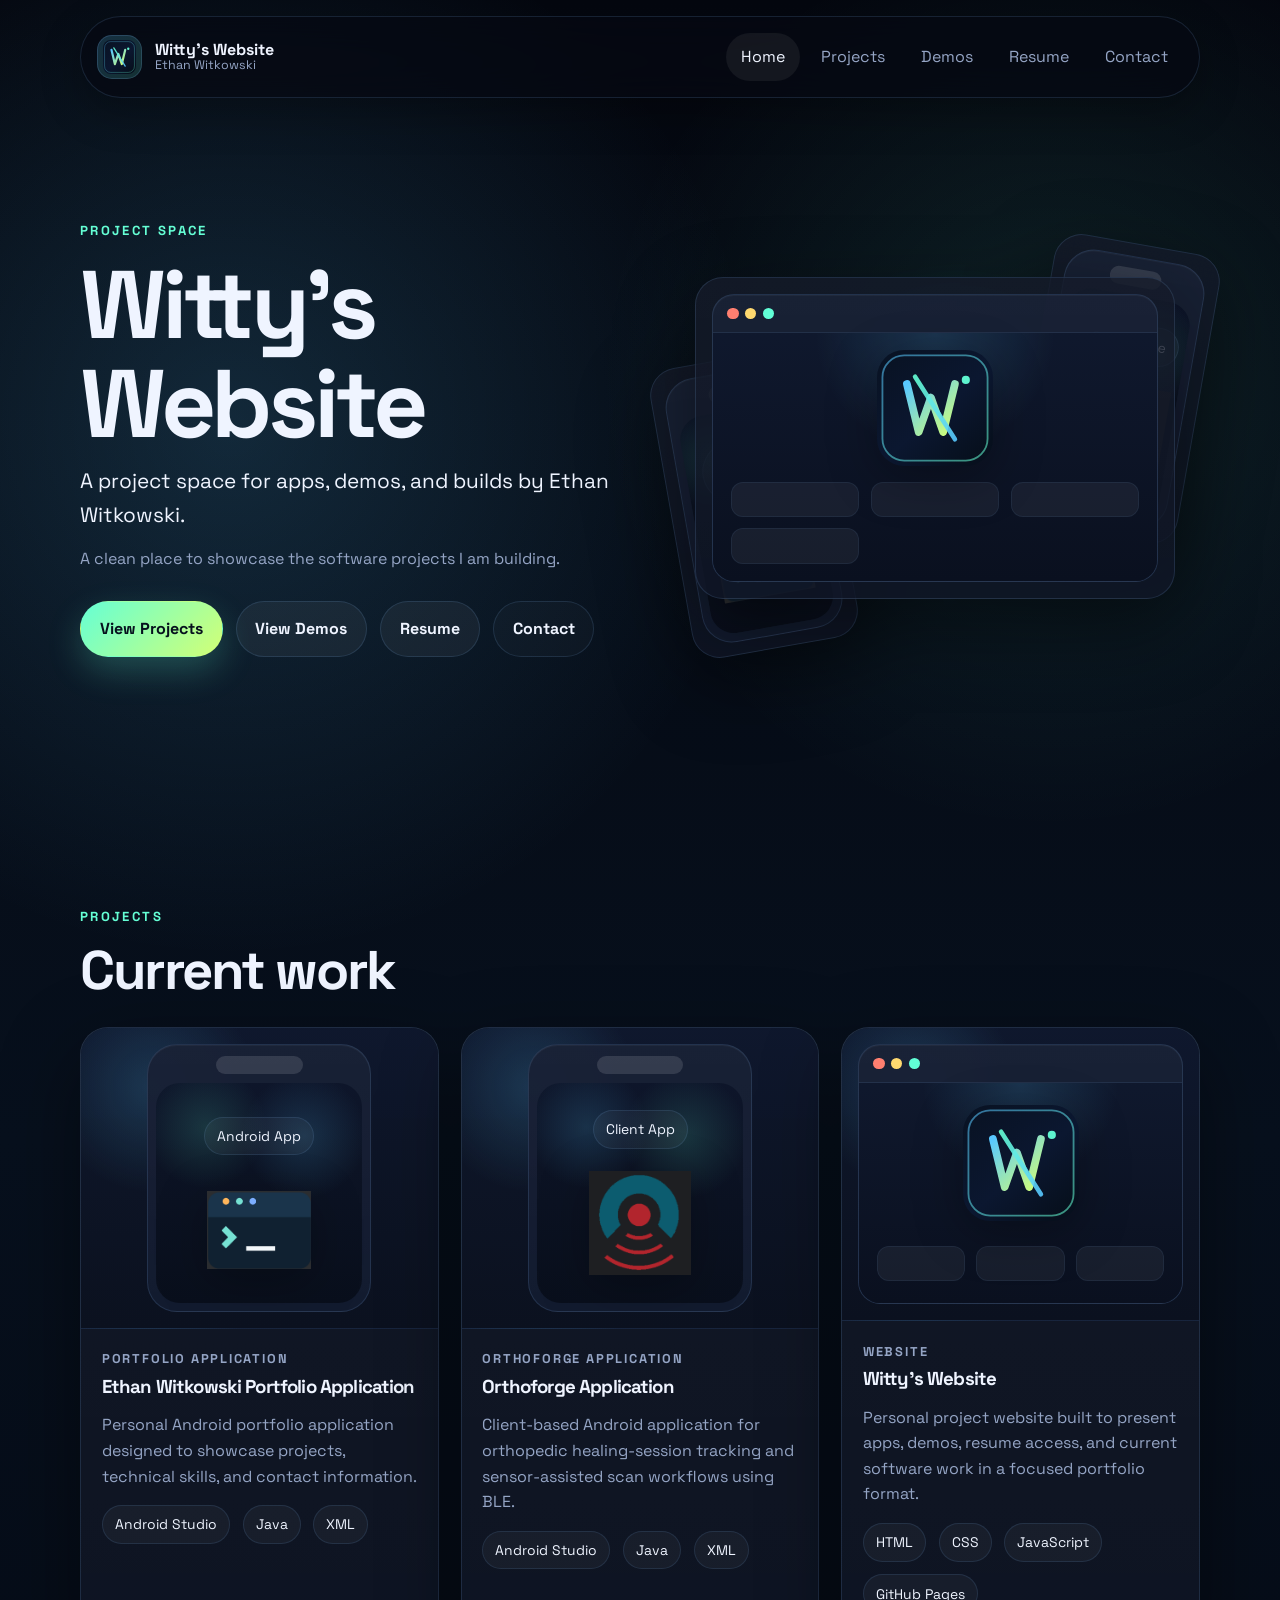
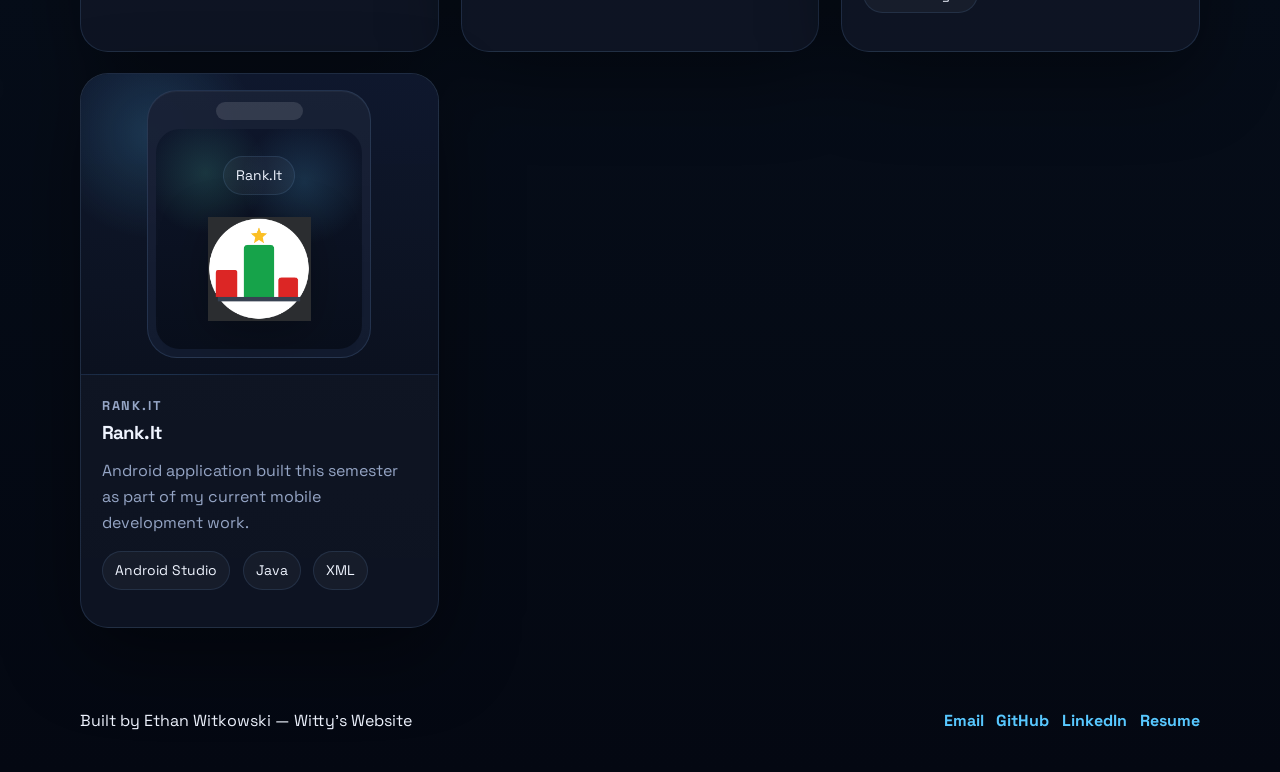
==== commit 051f4f1d: "1.3" ====
--- a/index.html
+++ b/index.html
@@ -136,7 +136,7 @@
               <div class="card-body">
                 <p class="card-type">Portfolio Application</p>
                 <h3>Ethan Witkowski Portfolio Application</h3>
-                <p>Personal Android portfolio app built to showcase my projects, skills, and contact information.</p>
+                <p>Personal Android portfolio application designed to showcase projects, technical skills, and contact information.</p>
                 <div class="tag-row">
                   <span>Android Studio</span>
                   <span>Java</span>
@@ -158,7 +158,7 @@
               <div class="card-body">
                 <p class="card-type">Orthoforge Application</p>
                 <h3>Orthoforge Application</h3>
-                <p>Client-based Android application built around real business requirements and app navigation.</p>
+                <p>Client-based Android application for orthopedic healing-session tracking and sensor-assisted scan workflows using BLE.</p>
                 <div class="tag-row">
                   <span>Android Studio</span>
                   <span>Java</span>
@@ -188,7 +188,7 @@
               <div class="card-body">
                 <p class="card-type">Website</p>
                 <h3>Witty's Website</h3>
-                <p>Personal project website built to showcase my apps, demos, resume, and software builds.</p>
+                <p>Personal project website built to present apps, demos, resume access, and current software work in a focused portfolio format.</p>
                 <div class="tag-row">
                   <span>HTML</span>
                   <span>CSS</span>
@@ -211,7 +211,7 @@
               <div class="card-body">
                 <p class="card-type">Rank.It</p>
                 <h3>Rank.It</h3>
-                <p>Android app project built this semester and now included as part of my current work.</p>
+                <p>Android application built this semester as part of my current mobile development work.</p>
                 <div class="tag-row">
                   <span>Android Studio</span>
                   <span>Java</span>
@@ -227,8 +227,8 @@
         <p>Built by Ethan Witkowski — Witty's Website</p>
         <div class="footer-links">
           <a href="mailto:ew994895@wcupa.edu">Email</a>
-          <a href="#" target="_blank" rel="noreferrer">GitHub</a>
-          <a href="#" target="_blank" rel="noreferrer">LinkedIn</a>
+          <a href="https://github.com/ew994895" target="_blank" rel="noreferrer">GitHub</a>
+          <a href="https://www.linkedin.com/in/ethan-witkowski-81ba93391/" target="_blank" rel="noreferrer">LinkedIn</a>
           <a href="assets/Ethan-Witkowski-Resume.pdf" target="_blank" rel="noreferrer">Resume</a>
         </div>
       </footer>
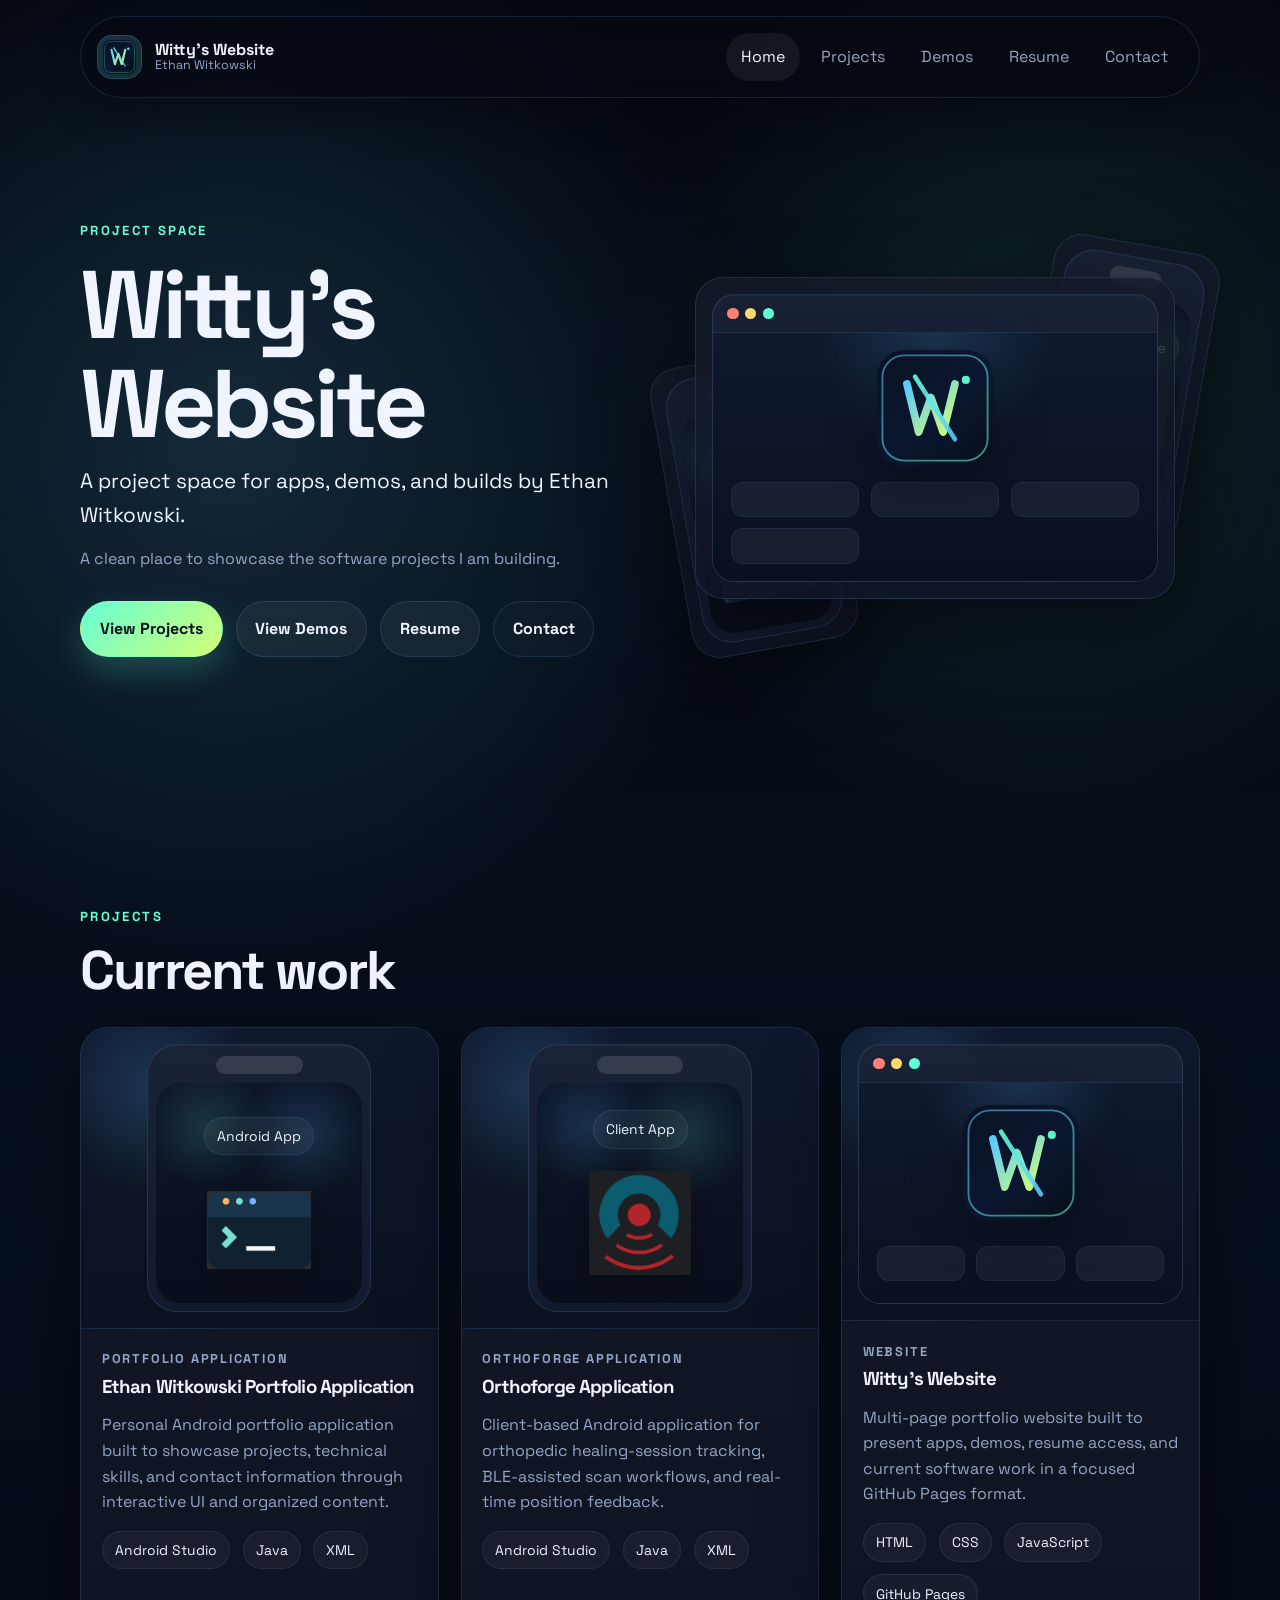
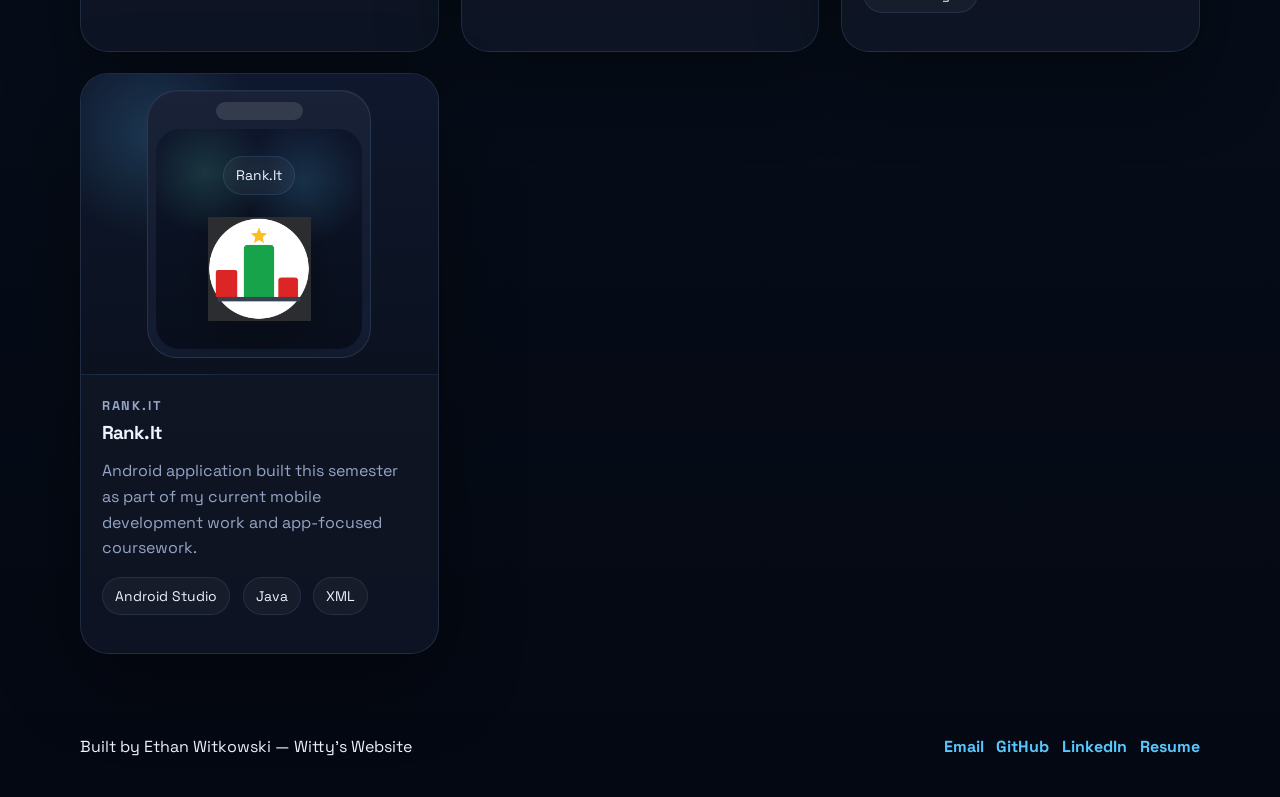
==== commit 122e0376: "1.4" ====
--- a/index.html
+++ b/index.html
@@ -136,7 +136,7 @@
               <div class="card-body">
                 <p class="card-type">Portfolio Application</p>
                 <h3>Ethan Witkowski Portfolio Application</h3>
-                <p>Personal Android portfolio application designed to showcase projects, technical skills, and contact information.</p>
+                <p>Personal Android portfolio application built to showcase projects, technical skills, and contact information through interactive UI and organized content.</p>
                 <div class="tag-row">
                   <span>Android Studio</span>
                   <span>Java</span>
@@ -158,7 +158,7 @@
               <div class="card-body">
                 <p class="card-type">Orthoforge Application</p>
                 <h3>Orthoforge Application</h3>
-                <p>Client-based Android application for orthopedic healing-session tracking and sensor-assisted scan workflows using BLE.</p>
+                <p>Client-based Android application for orthopedic healing-session tracking, BLE-assisted scan workflows, and real-time position feedback.</p>
                 <div class="tag-row">
                   <span>Android Studio</span>
                   <span>Java</span>
@@ -188,7 +188,7 @@
               <div class="card-body">
                 <p class="card-type">Website</p>
                 <h3>Witty's Website</h3>
-                <p>Personal project website built to present apps, demos, resume access, and current software work in a focused portfolio format.</p>
+                <p>Multi-page portfolio website built to present apps, demos, resume access, and current software work in a focused GitHub Pages format.</p>
                 <div class="tag-row">
                   <span>HTML</span>
                   <span>CSS</span>
@@ -211,7 +211,7 @@
               <div class="card-body">
                 <p class="card-type">Rank.It</p>
                 <h3>Rank.It</h3>
-                <p>Android application built this semester as part of my current mobile development work.</p>
+                <p>Android application built this semester as part of my current mobile development work and app-focused coursework.</p>
                 <div class="tag-row">
                   <span>Android Studio</span>
                   <span>Java</span>
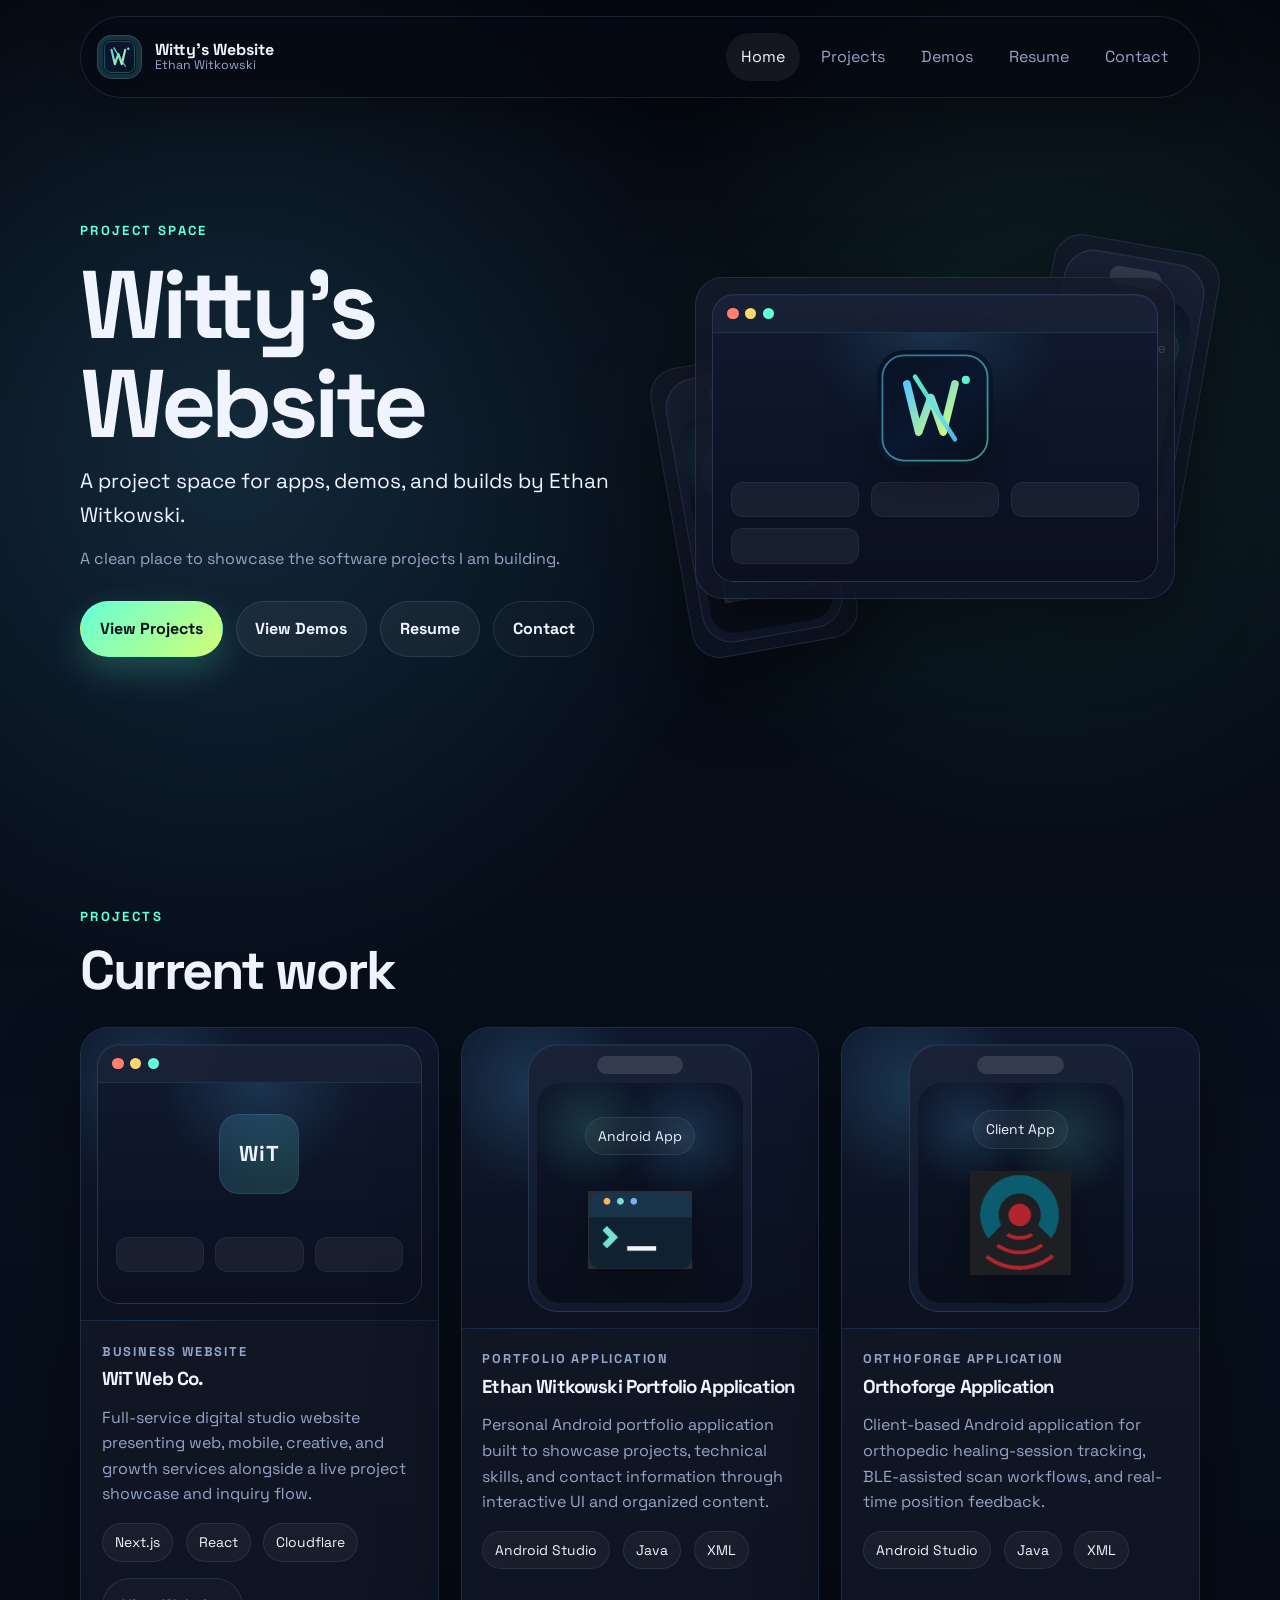
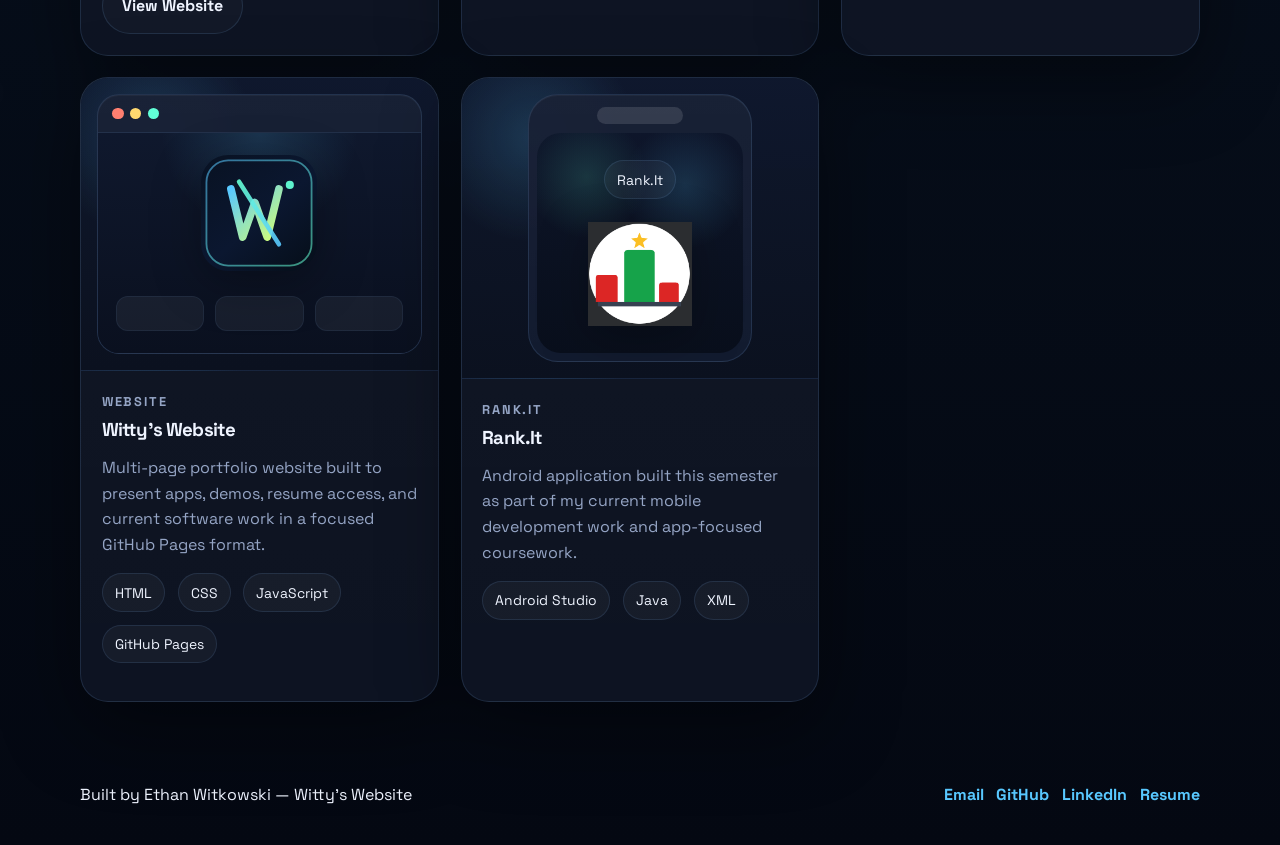
==== commit 04446063: "wit web co." ====
--- a/index.html
+++ b/index.html
@@ -125,6 +125,39 @@
           <div class="project-grid">
             <article class="project-card reveal">
               <div class="card-media">
+                <div class="mockup-browser media-shell">
+                  <div class="browser-bar">
+                    <span></span>
+                    <span></span>
+                    <span></span>
+                  </div>
+                  <div class="browser-canvas">
+                    <div class="project-initials">WiT</div>
+                    <div class="preview-grid">
+                      <span></span>
+                      <span></span>
+                      <span></span>
+                    </div>
+                  </div>
+                </div>
+              </div>
+              <div class="card-body">
+                <p class="card-type">Business Website</p>
+                <h3>WiT Web Co.</h3>
+                <p>Full-service digital studio website presenting web, mobile, creative, and growth services alongside a live project showcase and inquiry flow.</p>
+                <div class="tag-row">
+                  <span>Next.js</span>
+                  <span>React</span>
+                  <span>Cloudflare</span>
+                </div>
+                <div class="action-row">
+                  <a class="button button-ghost" href="https://wit-web-co.ejwit004.workers.dev" target="_blank" rel="noreferrer">View Website</a>
+                </div>
+              </div>
+            </article>
+
+            <article class="project-card reveal">
+              <div class="card-media">
                 <div class="mockup-phone media-shell">
                   <div class="phone-notch"></div>
                   <div class="phone-screen">
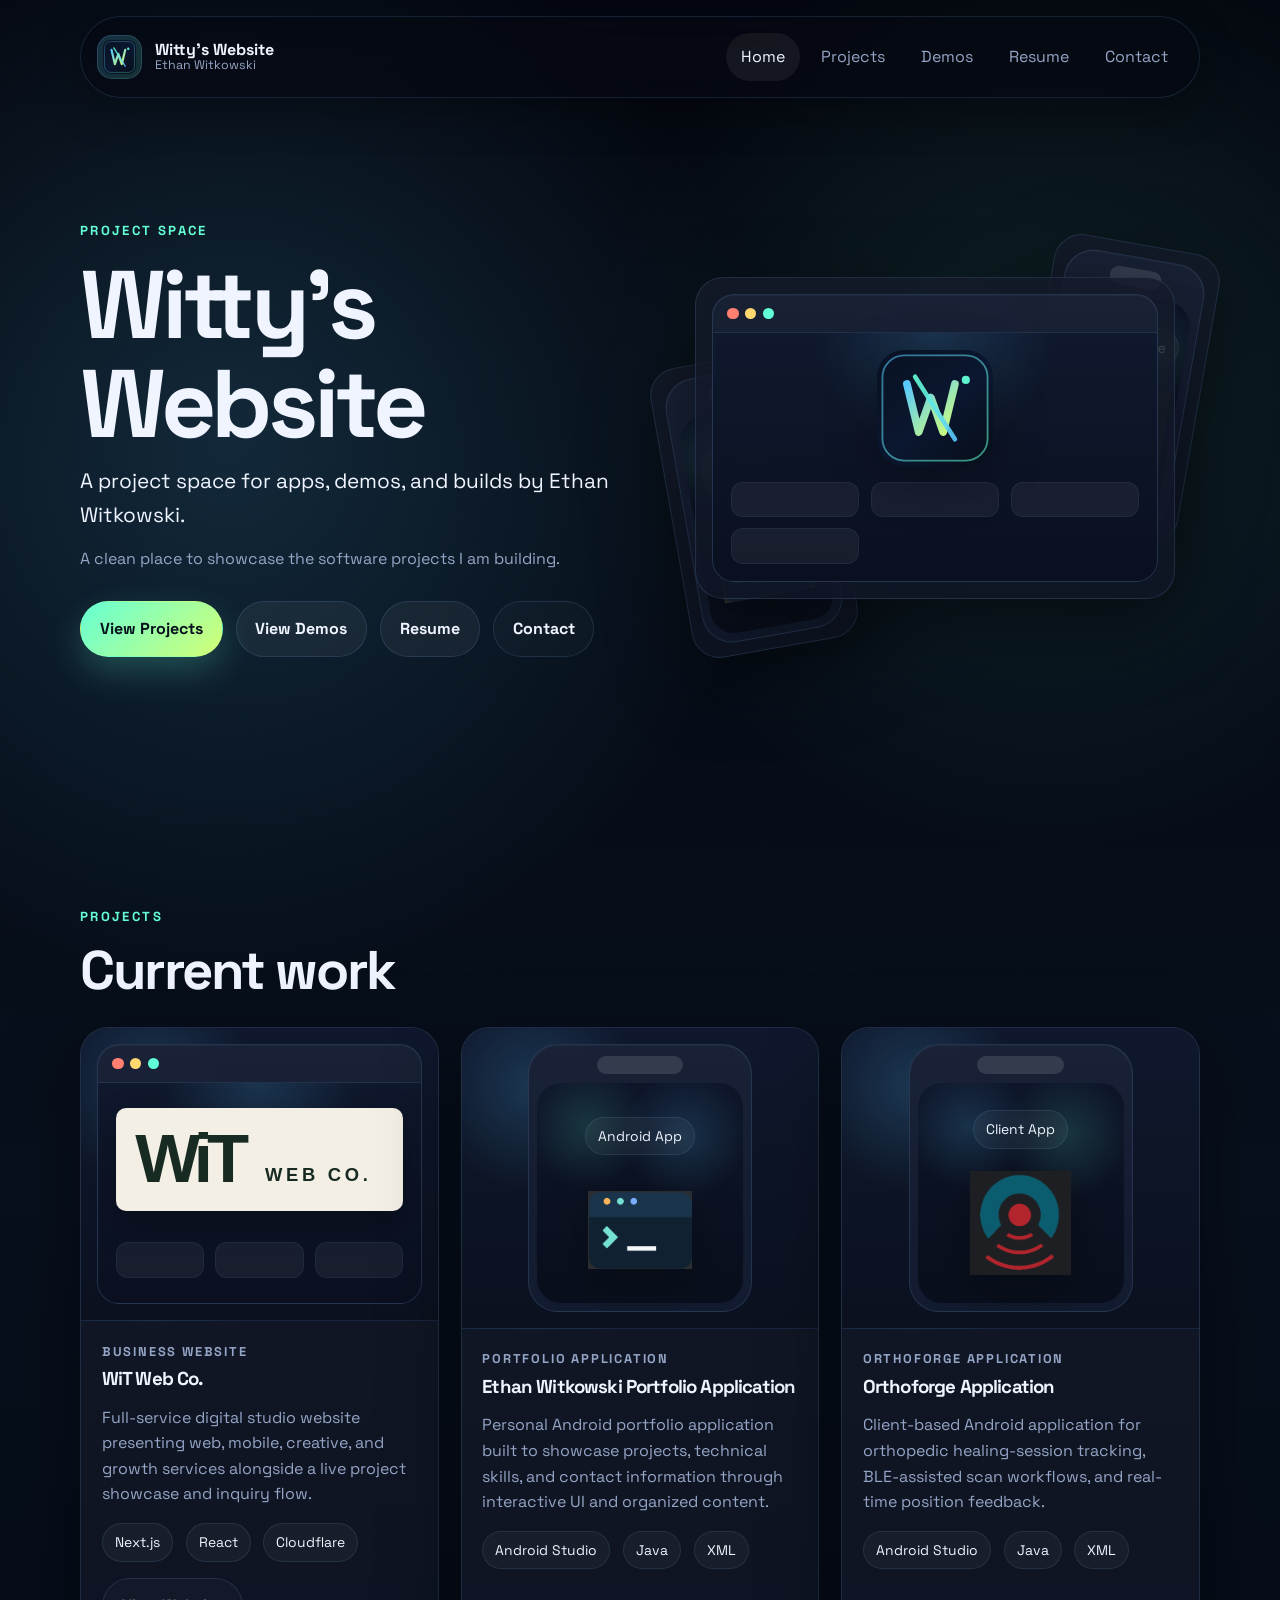
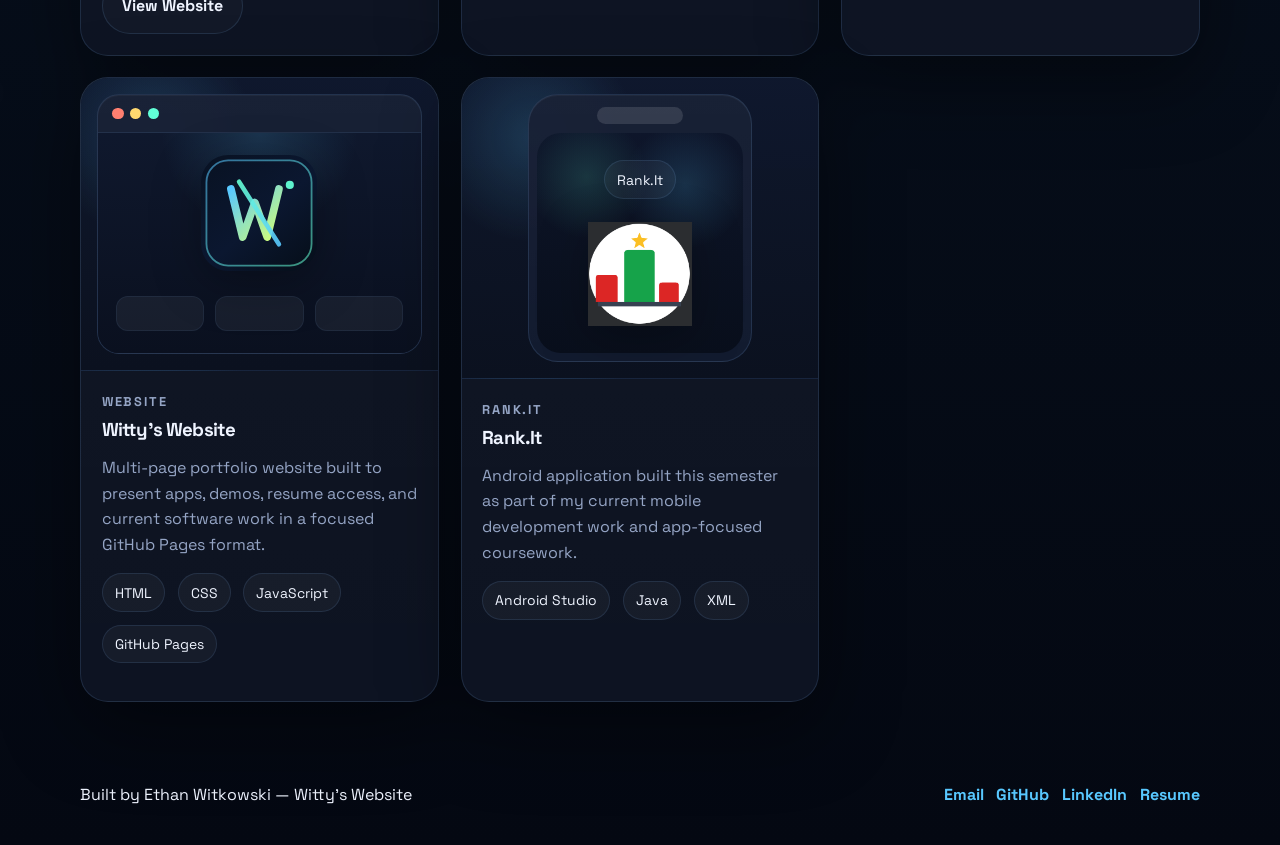
==== commit 705ddb46: "logo" ====
--- a/index.html
+++ b/index.html
@@ -132,7 +132,7 @@
                     <span></span>
                   </div>
                   <div class="browser-canvas">
-                    <div class="project-initials">WiT</div>
+                    <img class="project-brand-logo" src="assets/wit-web-co-logo.svg" alt="WiT Web Co. logo" />
                     <div class="preview-grid">
                       <span></span>
                       <span></span>
--- a/styles.css
+++ b/styles.css
@@ -566,6 +566,14 @@
   max-height: 7.25rem;
 }
 
+.project-brand-logo {
+  display: block;
+  width: 100%;
+  max-width: 22rem;
+  border-radius: 10px;
+  box-shadow: 0 14px 32px rgba(0, 0, 0, 0.28);
+}
+
 .contact-card {
   max-width: 760px;
   margin: 0 auto;
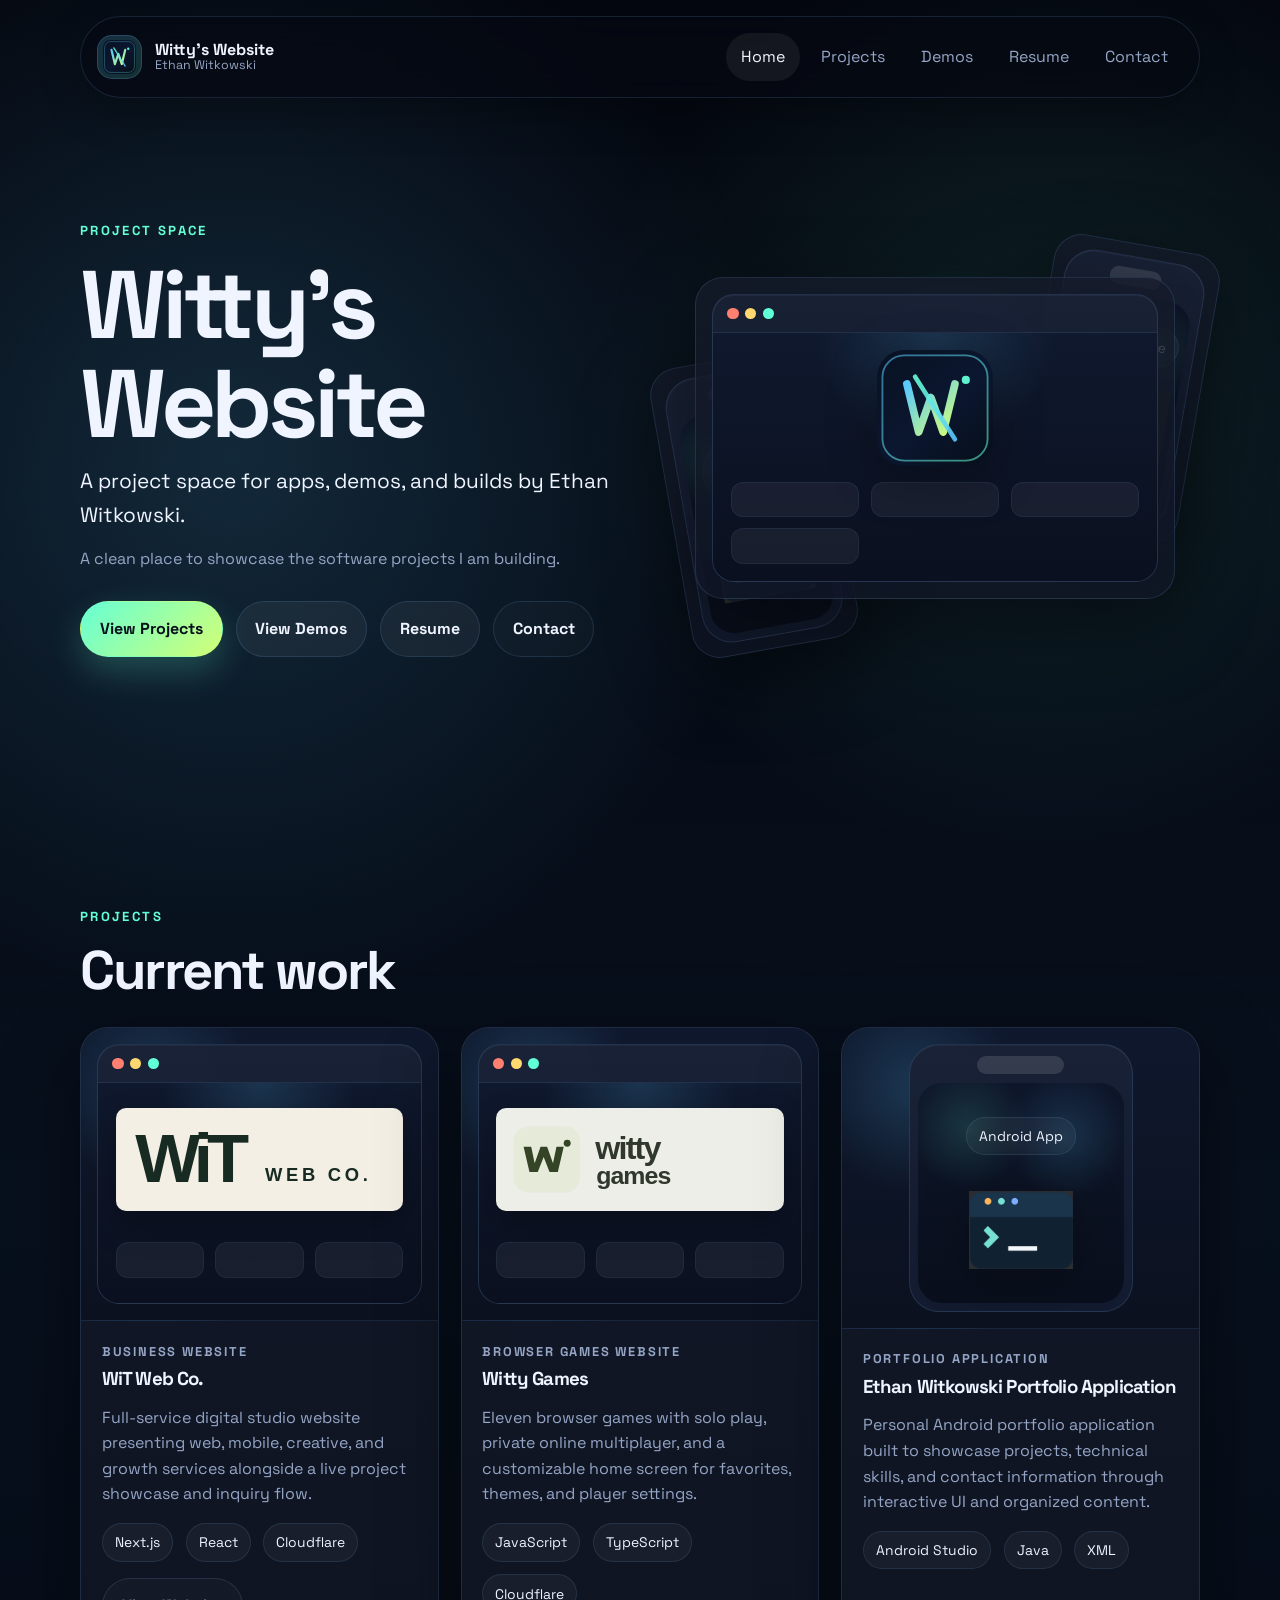
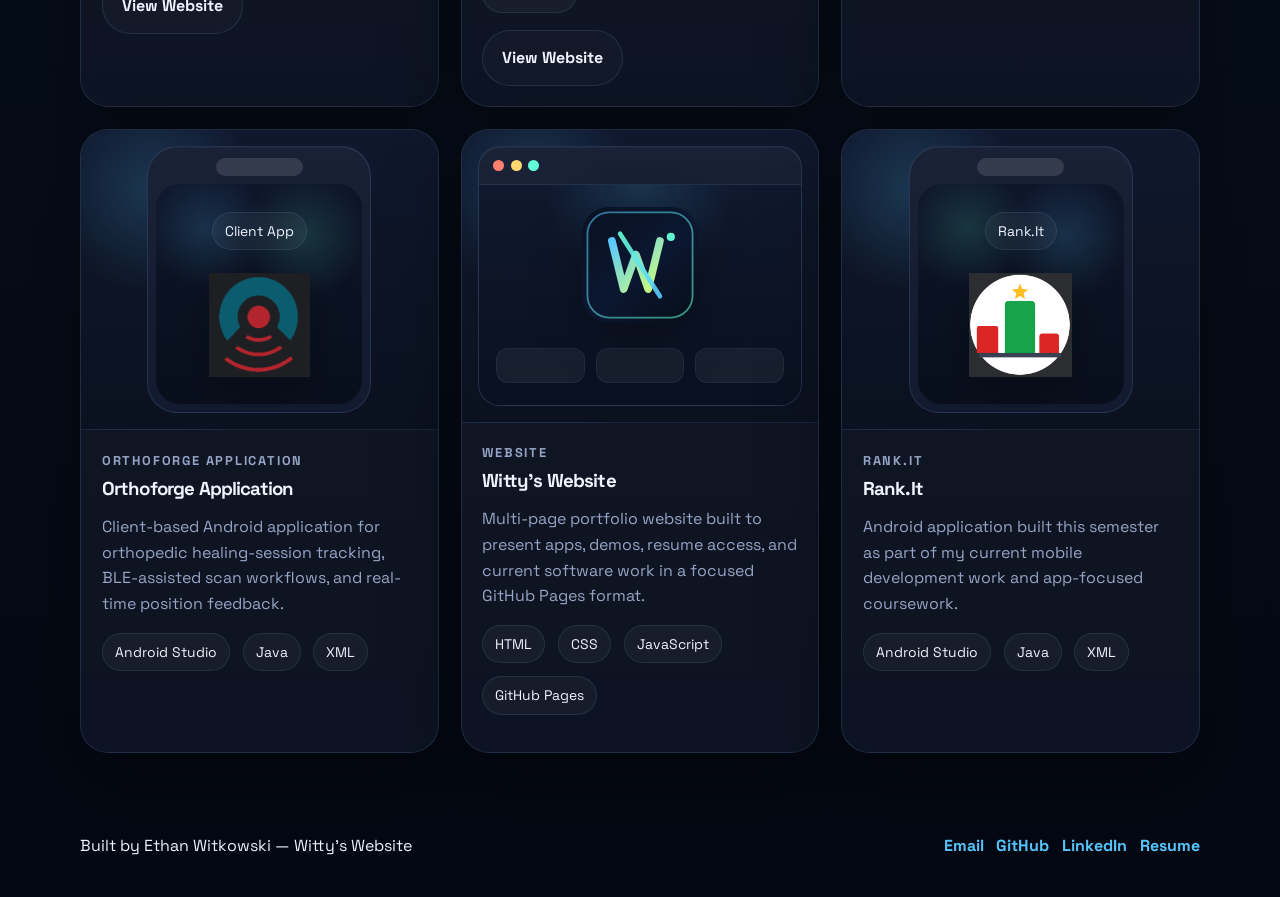
==== commit b57eb7af: "Add Witty Games to portfolio project cards" ====
--- a/index.html
+++ b/index.html
@@ -158,6 +158,39 @@
 
             <article class="project-card reveal">
               <div class="card-media">
+                <div class="mockup-browser media-shell">
+                  <div class="browser-bar">
+                    <span></span>
+                    <span></span>
+                    <span></span>
+                  </div>
+                  <div class="browser-canvas">
+                    <img class="project-brand-logo" src="assets/witty-games-logo.svg" alt="Witty Games logo" />
+                    <div class="preview-grid">
+                      <span></span>
+                      <span></span>
+                      <span></span>
+                    </div>
+                  </div>
+                </div>
+              </div>
+              <div class="card-body">
+                <p class="card-type">Browser Games Website</p>
+                <h3>Witty Games</h3>
+                <p>Eleven browser games with solo play, private online multiplayer, and a customizable home screen for favorites, themes, and player settings.</p>
+                <div class="tag-row">
+                  <span>JavaScript</span>
+                  <span>TypeScript</span>
+                  <span>Cloudflare</span>
+                </div>
+                <div class="action-row">
+                  <a class="button button-ghost" href="https://witty-games.com" target="_blank" rel="noopener noreferrer">View Website</a>
+                </div>
+              </div>
+            </article>
+
+            <article class="project-card reveal">
+              <div class="card-media">
                 <div class="mockup-phone media-shell">
                   <div class="phone-notch"></div>
                   <div class="phone-screen">
